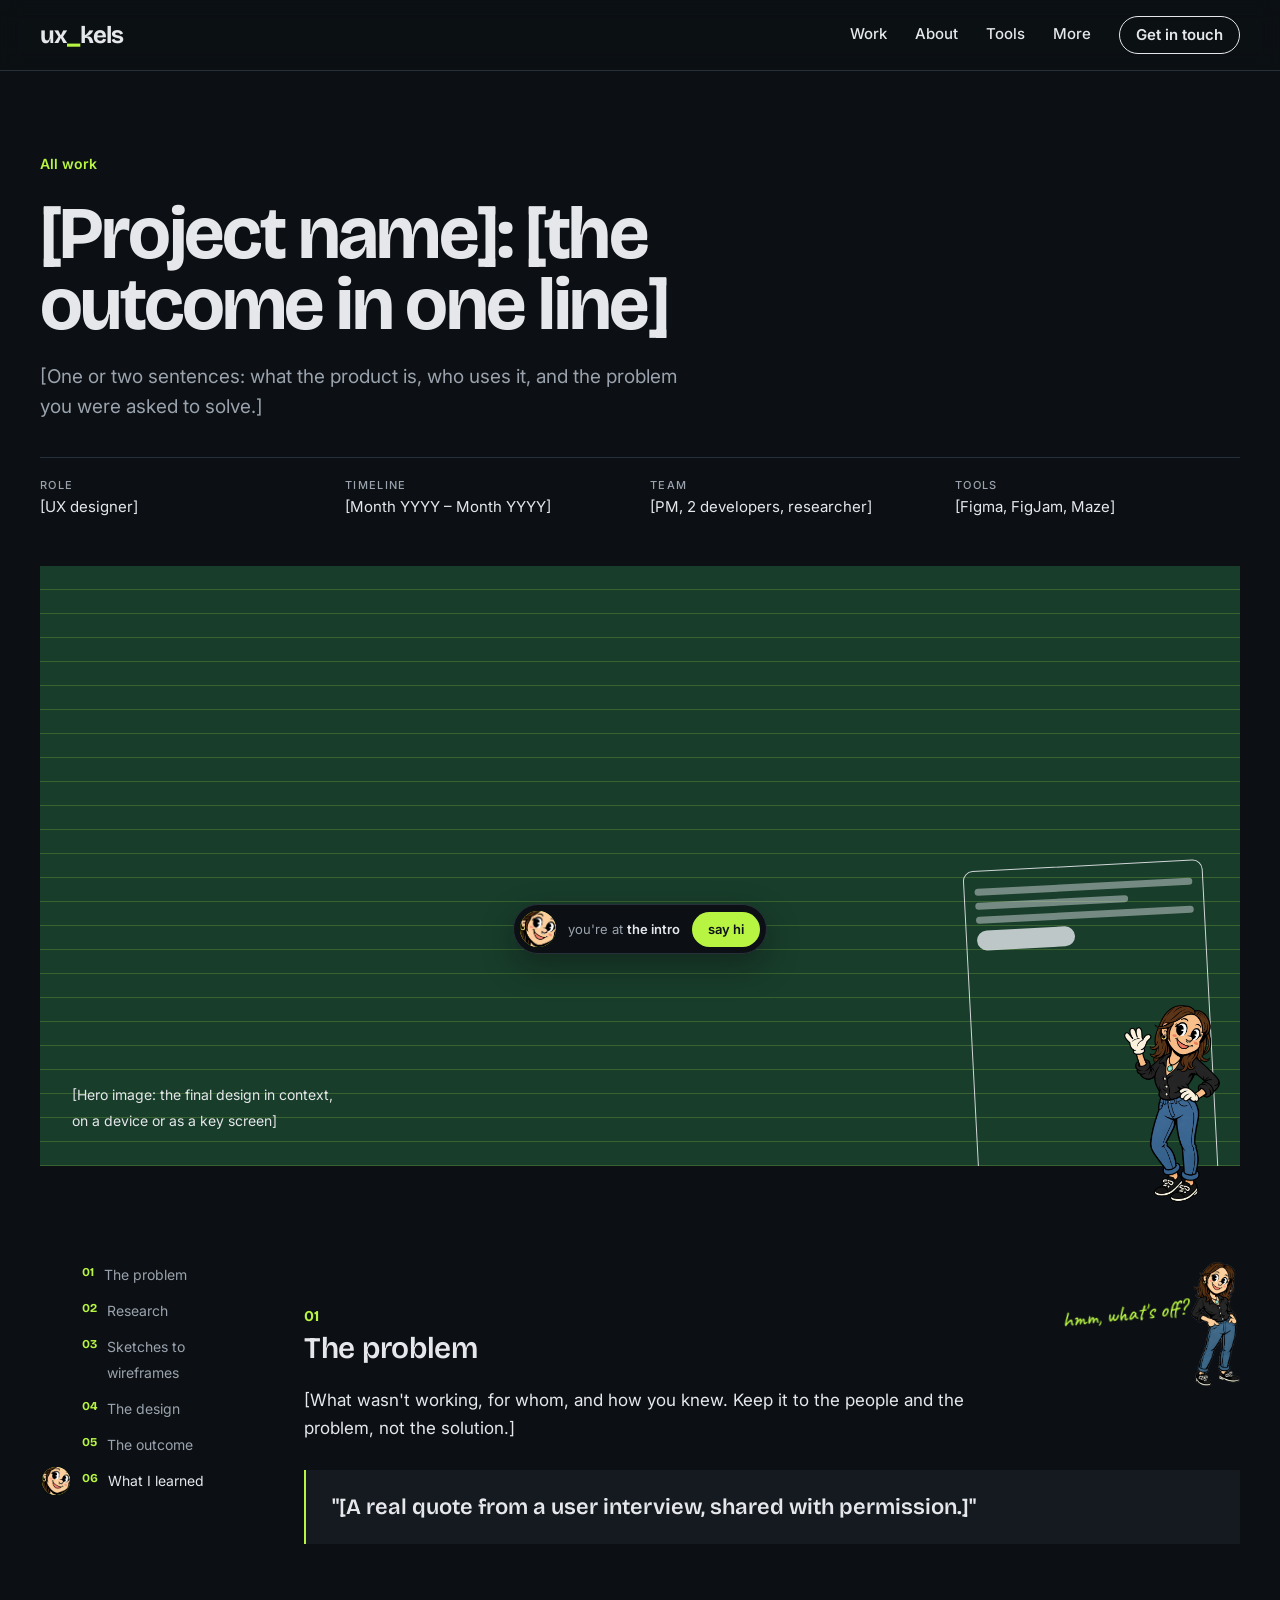
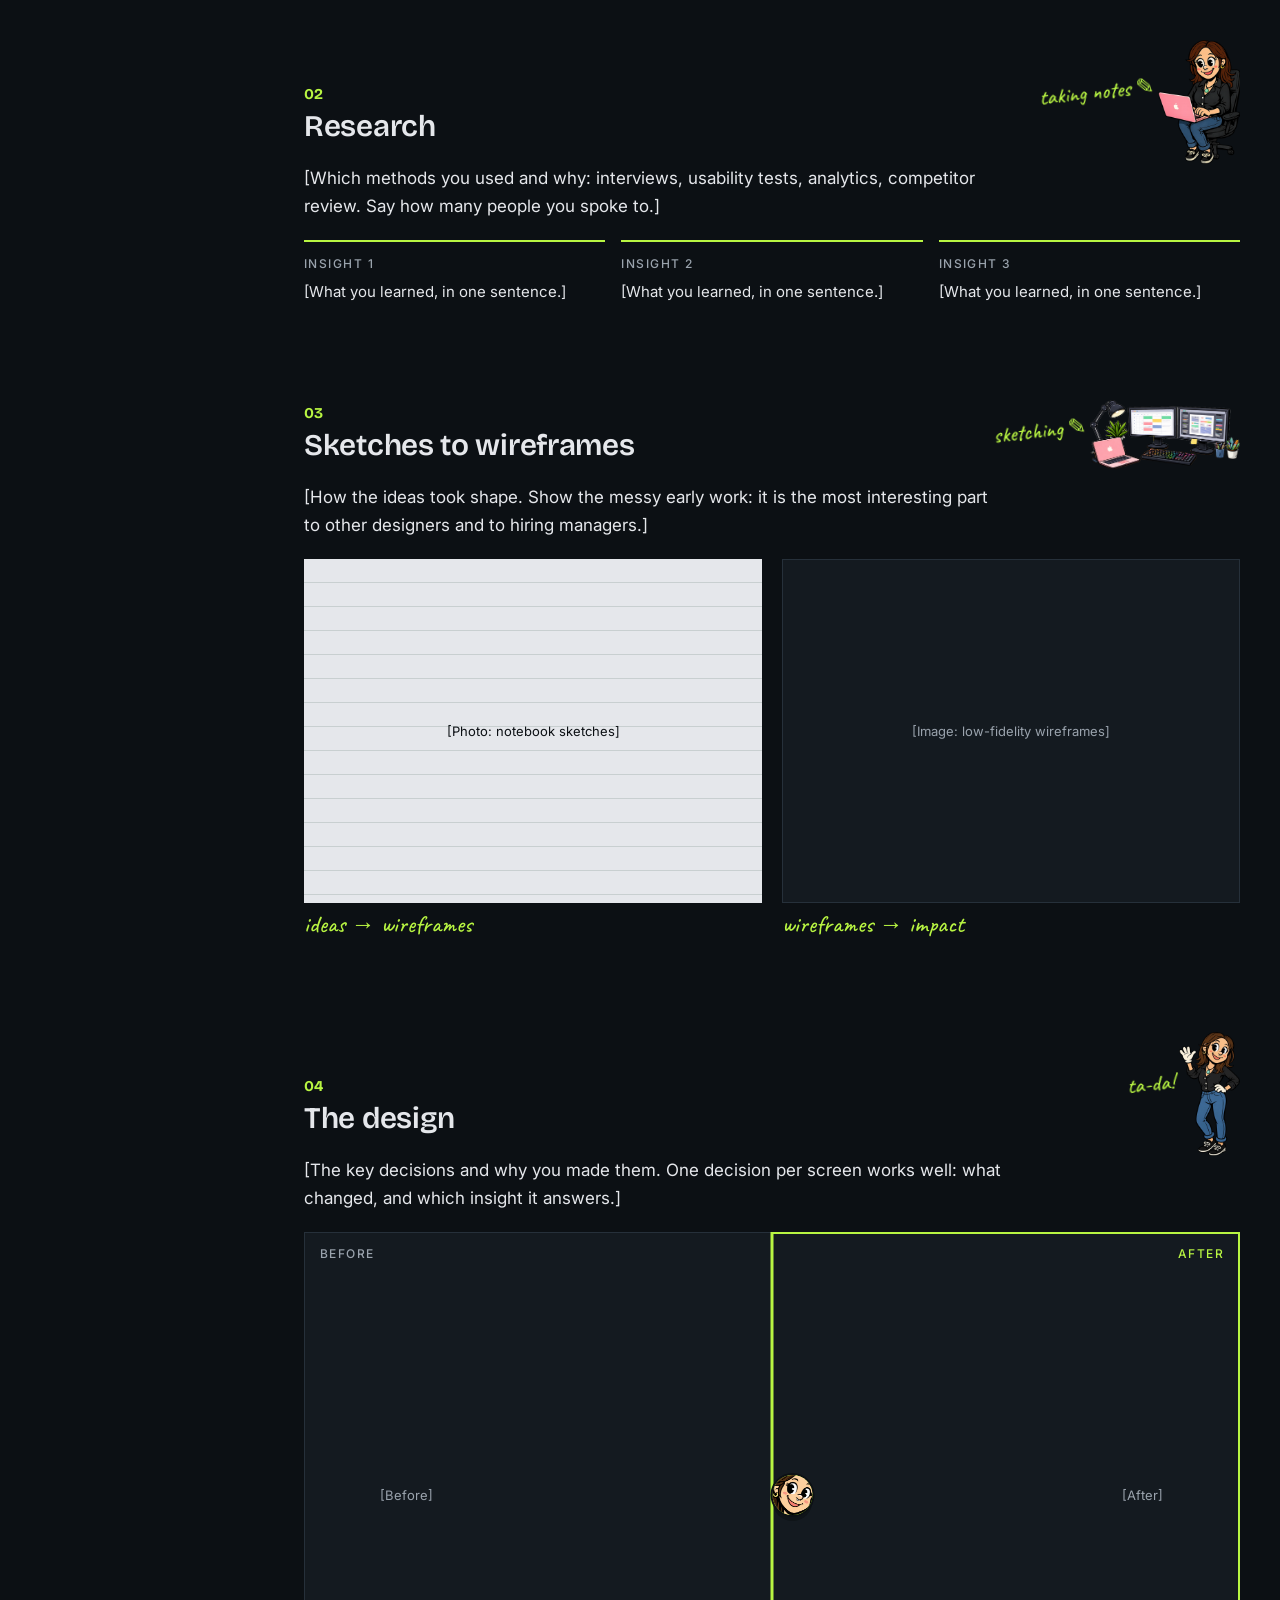
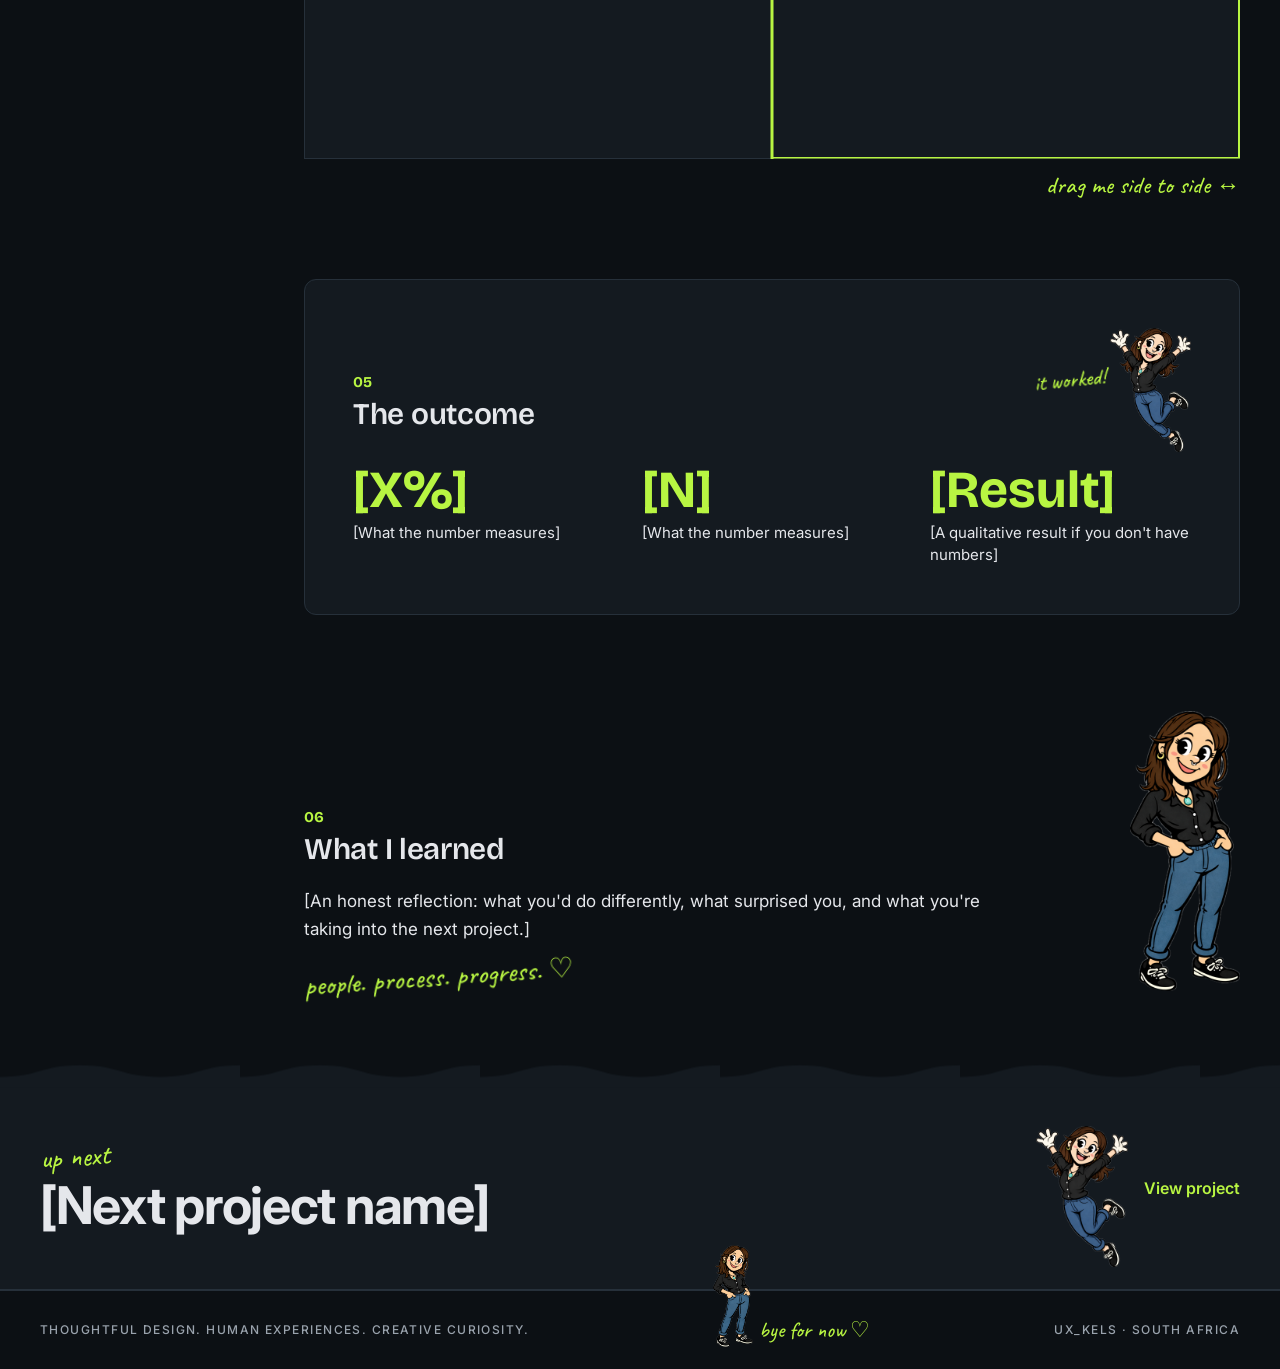
==== ux_kels-site/case-study.html @ 7af00f5d "Add files via upload" ====
<!doctype html>
<html lang="en-ZA">
<head>
<meta charset="utf-8">
<meta name="viewport" content="width=device-width, initial-scale=1, viewport-fit=cover">
<title>ux_kels case study</title>
<meta name="claude:viewport-fit-sides" content="cover">
<link rel="preconnect" href="https://fonts.googleapis.com">
<link rel="preconnect" href="https://fonts.gstatic.com" crossorigin>
<link rel="stylesheet" href="https://fonts.googleapis.com/css2?family=Bricolage+Grotesque:opsz,wght@12..96,500..700&family=Inter:wght@400;500;600&family=Caveat:wght@500;600&display=swap">
<link rel="stylesheet" href="styles.css">
</head>
<body>

<svg width="0" height="0" style="position:absolute" aria-hidden="true">
  <symbol id="i-moon" viewBox="0 0 24 24"><path d="M20 14.5A8 8 0 0 1 9.5 4 8 8 0 1 0 20 14.5Z"/></symbol>
  <symbol id="i-sun" viewBox="0 0 24 24"><circle cx="12" cy="12" r="4"/><path d="M12 2v2M12 20v2M2 12h2M20 12h2M4.9 4.9l1.4 1.4M17.7 17.7l1.4 1.4M4.9 19.1l1.4-1.4M17.7 6.3l1.4-1.4"/></symbol>
  <symbol id="i-arrow" viewBox="0 0 24 24"><path d="M4 12h15M14 6l6 6-6 6"/></symbol>
</svg>

<header class="site-header">
  <nav class="wrap nav" aria-label="Main">
    <a class="wordmark" href="index.html">ux<span>_</span>kels</a>
    <button class="burger" type="button" aria-label="Menu" aria-expanded="false" aria-controls="nav-links" data-burger><span class="burger__word" aria-hidden="true">menu</span><span class="burger__bars" aria-hidden="true"><i></i><i></i><i></i></span></button>
    <div class="nav__links" id="nav-links">
      <span class="hand nav__hint" aria-hidden="true">where to?</span>
      <a href="index.html#work">Work</a>
      <a href="index.html#about">About</a>
      <a href="index.html#tools">Tools</a>
      <a href="index.html#more">More</a>
      <a class="btn btn--secondary" href="index.html#contact">Get in touch</a>
    </div>
  </nav>
</header>

<main>
<section class="wrap cs-title" data-where="the intro">
  <a class="link" href="index.html#work" style="font-size:14px">All work</a>
  <h1 class="display">[Project name]: [the outcome in one line]</h1>
  <p class="lead">[One or two sentences: what the product is, who uses it, and the problem you were asked to solve.]</p>
  <dl class="facts">
    <div><dt>Role</dt><dd>[UX designer]</dd></div>
    <div><dt>Timeline</dt><dd>[Month YYYY – Month YYYY]</dd></div>
    <div><dt>Team</dt><dd>[PM, 2 developers, researcher]</dd></div>
    <div><dt>Tools</dt><dd>[Figma, FigJam, Maze]</dd></div>
  </dl>
</section>

<div class="wrap cs-cover-wrap">
  <img class="toon drag-toon cs-cover__toon" src="img/toon-wave.png?v=2" width="352" height="720" alt="" aria-hidden="true">
  <div class="cs-cover">
    <span style="font-size:14px;max-width:30ch">[Hero image: the final design in context, on a device or as a key screen]</span>
    <div class="sketch" aria-hidden="true"><i></i><i></i><i></i><i></i><i></i></div>
  </div>
</div>

<div class="wrap cs-layout">
  <nav class="toc" aria-label="Chapters">
    <span class="toc__toon face" aria-hidden="true"><img src="img/toon-stand.png" alt=""></span>
    <a href="#problem"><span>01</span>The problem</a>
    <a href="#research"><span>02</span>Research</a>
    <a href="#sketches"><span>03</span>Sketches to wireframes</a>
    <a href="#design"><span>04</span>The design</a>
    <a href="#outcome"><span>05</span>The outcome</a>
    <a href="#learned"><span>06</span>What I learned</a>
  </nav>

  <article class="chapters">
    <section class="chapter" id="problem" data-where="the problem">
      <div class="chapter__toonhead">
        <div class="chapter__head"><span class="chapter__num">01</span><h2 class="h2">The problem</h2></div>
        <div class="peek"><span class="hand" aria-hidden="true">hmm, what's off?</span><img class="toon" src="img/toon-stand.png" width="282" height="720" alt="Cartoon of me standing with my hands in my pockets, thinking."></div>
      </div>
      <p>[What wasn't working, for whom, and how you knew. Keep it to the people and the problem, not the solution.]</p>
      <blockquote class="quote">"[A real quote from a user interview, shared with permission.]"</blockquote>
    </section>

    <section class="chapter" id="research" data-where="research">
      <div class="chapter__toonhead">
        <div class="chapter__head"><span class="chapter__num">02</span><h2 class="h2">Research</h2></div>
        <div class="peek"><span class="hand" aria-hidden="true">taking notes ✎</span><img class="toon" src="img/toon-laptop.png?v=2" width="476" height="720" alt="Cartoon of me in a desk chair typing on a pink laptop."></div>
      </div>
      <p>[Which methods you used and why: interviews, usability tests, analytics, competitor review. Say how many people you spoke to.]</p>
      <div class="insights">
        <div class="insight"><span class="label">Insight 1</span><p>[What you learned, in one sentence.]</p></div>
        <div class="insight"><span class="label">Insight 2</span><p>[What you learned, in one sentence.]</p></div>
        <div class="insight"><span class="label">Insight 3</span><p>[What you learned, in one sentence.]</p></div>
      </div>
    </section>

    <section class="chapter" id="sketches" data-where="sketches">
      <div class="chapter__toonhead">
        <div class="chapter__head"><span class="chapter__num">03</span><h2 class="h2">Sketches to wireframes</h2></div>
        <div class="peek"><span class="hand" aria-hidden="true">sketching ✎</span><img class="toon toon--wide" src="img/toon-desk.png" width="720" height="330" alt="Cartoon of my desk with two monitors showing wireframes."></div>
      </div>
      <p>[How the ideas took shape. Show the messy early work: it is the most interesting part to other designers and to hiring managers.]</p>
      <div class="figs">
        <figure class="fig"><div class="fig__box fig__box--paper">[Photo: notebook sketches]</div><figcaption class="hand">ideas → wireframes</figcaption></figure>
        <figure class="fig"><div class="fig__box">[Image: low-fidelity wireframes]</div><figcaption class="hand">wireframes → impact</figcaption></figure>
      </div>
    </section>

    <section class="chapter" id="design" data-where="the design">
      <div class="chapter__toonhead">
        <div class="chapter__head"><span class="chapter__num">04</span><h2 class="h2">The design</h2></div>
        <div class="peek"><span class="hand" aria-hidden="true">ta-da!</span><img class="toon" src="img/toon-wave.png?v=2" width="352" height="720" alt="Cartoon of me waving hello."></div>
      </div>
      <p>[The key decisions and why you made them. One decision per screen works well: what changed, and which insight it answers.]</p>
      <figure class="compare" style="--pos:50%">
        <div class="compare__pane fig__box">[Before]</div>
        <div class="compare__pane compare__pane--after fig__box fig__box--after">[After]</div>
        <span class="label compare__tag">Before</span>
        <span class="label label--accent compare__tag compare__tag--after">After</span>
        <span class="compare__handle" aria-hidden="true"><span class="face"><img src="img/toon-stand.png" alt=""></span></span>
        <input class="compare__range" type="range" min="0" max="100" value="50" aria-label="Compare before and after: drag to reveal more of either">
        <figcaption class="hand compare__hint">drag me side to side ↔</figcaption>
      </figure>
    </section>

    <section class="chapter outcome" id="outcome" data-where="the outcome">
      <div class="chapter__toonhead">
        <div class="chapter__head"><span class="chapter__num">05</span><h2 class="h2">The outcome</h2></div>
        <div class="peek"><span class="hand" aria-hidden="true">it worked!</span><img class="toon" src="img/toon-jump.png" width="472" height="720" alt="Cartoon of me jumping with both arms in the air."></div>
      </div>
      <div class="stats">
        <div class="stat"><b>[X%]</b><span>[What the number measures]</span></div>
        <div class="stat"><b>[N]</b><span>[What the number measures]</span></div>
        <div class="stat"><b>[Result]</b><span>[A qualitative result if you don't have numbers]</span></div>
      </div>
    </section>

    <section class="chapter" id="learned" data-where="what I learned">
      <div class="learned">
        <div style="display:grid;gap:20px;min-width:0">
          <div class="chapter__head"><span class="chapter__num">06</span><h2 class="h2">What I learned</h2></div>
          <p>[An honest reflection: what you'd do differently, what surprised you, and what you're taking into the next project.]</p>
          <span class="hand tilt">people. process. progress. ♡</span>
        </div>
        <img class="toon" src="img/toon-stand.png" width="282" height="720" alt="Cartoon of me standing with my hands in my pockets, smiling.">
      </div>
    </section>
  </article>
</div>

<a class="next band-raised wavy" href="index.html#work">
  <div class="wrap">
    <div style="display:grid;gap:8px">
      <span class="hand tilt">up next</span>
      <span class="h1">[Next project name]</span>
    </div>
    <img class="next__toon" src="img/toon-jump.png" width="472" height="720" alt="">
    <span class="link">View project</span>
  </div>
</a>
</main>

<footer class="site-footer">
  <div class="wrap">
    <span>Thoughtful design. Human experiences. Creative curiosity.</span>
    <span class="footer__bye"><img class="toon footer__toon" src="img/toon-stand.png" width="282" height="720" alt="Cartoon of me standing with my hands in my pockets."><span class="hand" aria-hidden="true">bye for now ♡</span></span>
    <span>ux_kels · South Africa</span>
  </div>
</footer>

<nav class="pill" id="pill" aria-label="Quick links">
  <span class="pill__face"><img src="img/toon-stand.png" alt=""></span>
  <span class="pill__where">you're at <b id="pill-where">the intro</b></span>
  <a class="pill__cta" href="index.html#contact">say hi</a>
</nav>

<script src="site.js"></script>
</body>
</html>
---- ux_kels-site/styles.css ----
/* ux_kels site — built on brand-system/tokens.json.
   Layout: a designer's notebook. Editorial columns on a 1200px measure,
   square-cornered photos, notebook rules only behind covers, lime used as a pen. */

:root {
  --charcoal: #0c1014; --forest: #183d2b; --lime: #b8f542; --off-white: #e5e7eb; --black: #080a0b;
  /* Dark is the only look */
  --surface: #0c1014; --surface-raised: #141a20; --surface-deep: #080a0b;
  --ink: #e5e7eb; --ink-muted: #9aa3ad; --line: #26303a;
  --accent: #b8f542; --on-accent: #0c1014; --accent-text: #b8f542; --focus: #b8f542;
  --rule: rgba(184, 245, 66, .16);
  --font-display: "Bricolage Grotesque", "Helvetica Neue", Arial, sans-serif;
  --font-sans: Inter, system-ui, -apple-system, "Segoe UI", sans-serif;
  --font-hand: Caveat, "Bradley Hand", "Segoe Print", cursive;
  --space-1: 4px; --space-2: 8px; --space-3: 12px; --space-4: 16px; --space-5: 24px; --space-6: 40px; --space-7: 64px;
  --radius-sm: 6px; --radius-md: 12px; --radius-pill: 999px;
  --measure: 1200px;
  --gutter-l: max(16px, env(safe-area-inset-left, 0px));
  --gutter-r: max(16px, env(safe-area-inset-right, 0px));
  color-scheme: dark;
}

*, *::before, *::after { box-sizing: border-box; }
html { scroll-behavior: smooth; }
body {
  margin: 0; background: var(--surface); color: var(--ink);
  font: 400 16px/26px var(--font-sans); -webkit-font-smoothing: antialiased;
}
img { display: block; max-width: 100%; height: auto; }
a { color: var(--accent-text); }
a:hover { color: var(--ink); }
:focus-visible { outline: 2px solid var(--focus); outline-offset: 3px; }
h1, h2, h3 { font-family: var(--font-display); margin: 0; text-wrap: balance; }
p { margin: 0; }

/* ---------- layout ---------- */
.wrap { max-width: calc(var(--measure) + 48px); margin: 0 auto; padding-left: var(--gutter-l); padding-right: var(--gutter-r); }
@media (min-width: 720px) { .wrap { --gutter-l: max(24px, env(safe-area-inset-left, 0px)); --gutter-r: max(24px, env(safe-area-inset-right, 0px)); } }
.section { padding-block: clamp(64px, 9vw, 104px); }
.band-raised { background: var(--surface-raised); border-block: 1px solid var(--line); }
.band-deep { background: var(--surface-deep); border-top: 1px solid var(--line); }

/* ---------- type ---------- */
.label { font: 500 12px/16px var(--font-sans); letter-spacing: .12em; text-transform: uppercase; color: var(--ink-muted); }
.label--accent { color: var(--accent-text); }
.display { font-weight: 700; font-size: clamp(44px, 7vw, 92px); line-height: .95; letter-spacing: -0.035em; }
.h1 { font-weight: 700; font-size: clamp(34px, 4.4vw, 52px); line-height: 1.04; letter-spacing: -0.025em; }
.h2 { font-weight: 600; font-size: clamp(24px, 2.6vw, 30px); line-height: 1.2; letter-spacing: -0.01em; }
.h3 { font-weight: 600; font-size: 20px; line-height: 26px; }
.lead { font-size: clamp(17px, 1.6vw, 19px); line-height: 1.6; color: var(--ink-muted); max-width: 54ch; }
.muted { color: var(--ink-muted); }
.hand { font-family: var(--font-hand); font-weight: 500; font-size: 28px; line-height: 1; color: var(--accent-text); }
.tilt { display: inline-block; justify-self: start; transform: rotate(-4deg); }
mark.hl { background: var(--accent); color: var(--on-accent); padding: 0 .16em; box-decoration-break: clone; -webkit-box-decoration-break: clone; }
.ph { color: var(--ink-muted); background: repeating-linear-gradient(90deg, var(--line) 0 6px, transparent 6px 10px) bottom / 100% 1px no-repeat; }

.section-head { position: relative; display: flex; flex-wrap: wrap; justify-content: space-between; align-items: flex-end; gap: var(--space-4) var(--space-6); margin-bottom: var(--space-6); }
.section-head > div:first-of-type { display: grid; gap: var(--space-3); min-width: 0; flex: 1 1 420px; align-self: flex-start; }
/* headings get their own row and stay on one line, sized down to fit; they wrap again on phones */
.section-head > .h1, .do-head > .h1 { flex: 1 1 100%; grid-column: 1 / -1; white-space: nowrap; font-size: min(clamp(34px, 4.4vw, 52px), calc((100vw - 48px) / 18.5)); }
@media (max-width: 720px) { .section-head > .h1, .do-head > .h1 { white-space: normal; font-size: clamp(34px, 4.4vw, 52px); } }
.section-head > p { max-width: 42ch; font-size: 15px; line-height: 24px; color: var(--ink-muted); flex: 0 1 auto; }

/* ---------- buttons, tags ---------- */
.btn { display: inline-flex; align-items: center; gap: var(--space-2); font: 600 15px/20px var(--font-sans); padding: var(--space-3) 20px; border-radius: var(--radius-pill); border: 1.5px solid transparent; cursor: pointer; text-decoration: none; }
/* every CTA shares one feel: lift with a hard offset shadow on hover, press flat on click */
.btn { transition: background .15s, color .15s, border-color .15s, translate .15s, box-shadow .15s; }
.btn:hover { translate: -2px -2px; }
.btn:active { translate: 1px 1px; box-shadow: none; }
.btn--primary { background: var(--accent); color: var(--on-accent); }
.btn--primary:hover { background: var(--accent); color: var(--on-accent); box-shadow: 4px 4px 0 0 var(--off-white); }
.btn--secondary { background: transparent; color: var(--ink); border-color: var(--ink); }
.btn--secondary:hover { background: var(--surface-raised); color: var(--ink); box-shadow: 4px 4px 0 0 var(--accent); }
.btn .icon { width: 18px; height: 18px; transition: transform .15s; }
.btn:hover .icon { transform: translateX(3px); }
/* round "in" badge for LinkedIn buttons */
.btn--badge { padding: 7px 20px 7px 7px; }
.btn__in { display: grid; place-items: center; width: 30px; height: 30px; border-radius: 50%; font: 700 14px/1 var(--font-sans); letter-spacing: -0.02em; flex: none; }
.btn--primary .btn__in { background: var(--charcoal); color: var(--lime); }
.btn--secondary .btn__in { background: var(--lime); color: var(--charcoal); }
@media (prefers-reduced-motion: reduce) { .btn:hover, .btn:active, .pill__cta:hover, .pill__cta:active { translate: none; } }
.link { font-weight: 600; text-decoration: none; color: var(--accent-text); display: inline-flex; gap: 6px; align-items: center; }
.link .arr { transition: transform .15s; }
.link:hover .arr, a:hover .link .arr { transform: translateX(4px); }
.tags { display: flex; flex-wrap: wrap; gap: var(--space-2); margin: 0; padding: 0; list-style: none; }
.tag { font: 500 13px/18px var(--font-sans); padding: 5px 13px; border: 1px solid var(--accent-text); border-radius: var(--radius-pill); color: var(--ink); }

.icon { width: 24px; height: 24px; fill: none; stroke: currentColor; stroke-width: 1.75; stroke-linecap: round; stroke-linejoin: round; flex: none; }

/* ---------- nav ---------- */
.site-header { position: sticky; top: env(safe-area-inset-top, 0px); z-index: 10; background: color-mix(in srgb, var(--surface) 88%, transparent); backdrop-filter: blur(10px); -webkit-backdrop-filter: blur(10px); border-bottom: 1px solid var(--line); }
.nav { display: flex; flex-wrap: wrap; align-items: center; justify-content: space-between; gap: var(--space-3) var(--space-5); padding-block: 16px; }
.wordmark { font: 700 24px/1 var(--font-display); letter-spacing: -0.035em; color: var(--ink); text-decoration: none; }
.wordmark span { color: var(--accent-text); }
.nav__links { display: flex; flex-wrap: wrap; align-items: center; gap: var(--space-2) clamp(14px, 2.4vw, 28px); font-size: 15px; font-weight: 500; }
.nav__links a:not(.btn) { color: var(--ink); text-decoration: none; background: linear-gradient(var(--accent-text), var(--accent-text)) left bottom / 0 1.5px no-repeat; transition: background-size .2s; padding-bottom: 2px; }
.nav__links a:not(.btn):hover, .nav__links a.is-current { background-size: 100% 1.5px; }
.nav__links a.is-current { color: var(--accent-text); }
.nav__links .btn { padding: 8px 16px; }
.nav__links .btn.is-current { background: var(--accent); color: var(--on-accent); border-color: var(--accent); }
.nav__hint { display: none; }

/* burger: the two uneven bars from the mock screen's nav, on a lime sticker. Opens into a hand-drawn X. */
.burger { display: none; align-items: center; gap: 8px; padding: 0; border: 0; background: none; color: var(--ink); cursor: pointer; }
.burger__word { font: 500 22px/1 var(--font-hand); color: var(--accent-text); rotate: -6deg; transition: opacity .2s, translate .2s; }
.burger__bars { position: relative; width: 44px; height: 44px; border-radius: 50%; background: var(--lime); border: 2px solid var(--charcoal); box-shadow: 3px 3px 0 0 var(--off-white); transition: box-shadow .15s, translate .15s, rotate .35s cubic-bezier(.3,1.6,.5,1); }
.burger__bars i { position: absolute; right: 10px; height: 3px; border-radius: 3px; background: var(--charcoal); transition: width .25s, top .25s, rotate .3s cubic-bezier(.3,1.6,.5,1), opacity .2s; }
.burger__bars i:nth-child(1) { top: 13px; width: 20px; rotate: -3deg; }
.burger__bars i:nth-child(2) { top: 19.5px; width: 13px; rotate: 2deg; }
.burger__bars i:nth-child(3) { top: 26px; width: 17px; rotate: -2deg; }
.burger:hover .burger__bars i { width: 20px; }
.burger:active .burger__bars { translate: 2px 2px; box-shadow: 1px 1px 0 0 var(--off-white); }
.burger[aria-expanded="true"] .burger__bars { rotate: 90deg; }
.burger[aria-expanded="true"] .burger__word { opacity: 0; translate: 6px 0; }
.burger[aria-expanded="true"] .burger__bars i { width: 22px; right: 9px; top: 19.5px; }
.burger[aria-expanded="true"] .burger__bars i:nth-child(1) { rotate: 45deg; }
.burger[aria-expanded="true"] .burger__bars i:nth-child(2) { opacity: 0; width: 0; }
.burger[aria-expanded="true"] .burger__bars i:nth-child(3) { rotate: -42deg; }

/* phones and small tablets: links fold into a drop-down sheet under the header */
@media (max-width: 640px) {
  .nav { flex-wrap: nowrap; padding-block: 10px; }
  .burger { display: inline-flex; }
  .nav__links { position: absolute; top: 100%; left: 0; right: 0; flex-direction: column; align-items: flex-start; flex-wrap: nowrap; gap: 18px; padding: 20px var(--gutter-r) 28px var(--gutter-l); background: var(--surface-raised); border-bottom: 1px solid var(--line); box-shadow: 0 18px 32px rgba(8,10,11,.45); visibility: hidden; opacity: 0; translate: 0 -12px; transition: opacity .2s, translate .25s, visibility 0s .25s; }
  .nav.is-open .nav__links { visibility: visible; opacity: 1; translate: 0 0; transition: opacity .2s, translate .3s cubic-bezier(.3,1.6,.5,1), visibility 0s; }
  .nav__hint { display: block; font-size: 24px; rotate: -3deg; }
  .nav__links a:not(.btn) { font: 700 34px/1.1 var(--font-display); letter-spacing: -0.025em; background-size: 0 3px; }
  .nav__links a:not(.btn):hover, .nav__links a.is-current { background-size: 100% 3px; }
  .nav__links .btn { padding: 12px 22px; font-size: 16px; margin-top: 6px; }
}
@media (max-width: 640px) and (prefers-reduced-motion: reduce) { .nav__links, .nav.is-open .nav__links { translate: none; } }

/* ---------- hero ---------- */
.hero { display: grid; grid-template-columns: minmax(0, 1.25fr) minmax(0, 1fr); gap: clamp(40px, 6vw, 80px); align-items: center; padding-block: clamp(48px, 8vw, 96px) clamp(56px, 8vw, 88px); }
.hero__text { display: grid; gap: 28px; min-width: 0; }
.hero__text .display { max-width: 11ch; }
.hero__ctas { display: flex; flex-wrap: wrap; gap: 14px; }
.hero__photo { position: relative; justify-self: center; width: min(400px, 100%); display: grid; justify-items: center; padding-top: 64px; }
.hero__note { position: absolute; left: -18px; top: -30px; display: grid; justify-items: start; font-size: 32px; transform: rotate(-7deg); z-index: 1; }
.hero__note svg { width: 70px; height: 46px; margin: 2px 0 0 60px; stroke: currentColor; fill: none; stroke-width: 2; stroke-linecap: round; stroke-linejoin: round; }
.hero__photo .hero__toon { position: relative; width: min(300px, 80%); height: auto; z-index: 2; transform-origin: 50% 100%; pointer-events: none; }
.hero__caption { position: absolute; right: -22px; bottom: -54px; font-size: 13px; line-height: 18px; color: var(--ink-muted); }
@media (max-width: 820px) {
  .hero { grid-template-columns: 1fr; }
  .hero__photo { width: min(340px, calc(100% - 28px)); justify-self: start; margin-top: 30px; }
  .hero__note { left: auto; right: -8px; }
  .hero__photo .hero__toon { width: min(220px, 70%); }
}

/* ---------- process strip: five even steps on one dashed track ---------- */
.process { display: grid; grid-template-columns: repeat(5, minmax(0, 1fr)); align-items: start; padding-block: 28px; }
.process::before { content: ""; position: absolute; left: 10%; right: 10%; top: calc(48px + 26px); border-top: 2px dashed var(--line); }
.process__step { position: relative; display: flex; flex-direction: column; align-items: center; gap: var(--space-2); text-align: center; }
.process__box { position: relative; width: 52px; height: 52px; border: 1.75px solid var(--ink); border-radius: var(--radius-sm); display: grid; place-items: center; background: var(--surface-raised); }
.process__label { font-family: var(--font-hand); font-size: clamp(22px, 2.4vw, 30px); line-height: 1; }
.process__arrow { display: none; }
@media (max-width: 560px) {
  .process { padding-block: 20px 24px; }
  .process::before { top: calc(48px + 21px); }
  .process__box { width: 42px; height: 42px; }
  .process__box .icon { width: 20px; height: 20px; }
}

/* ---------- work cards ---------- */
.case { display: flex; flex-direction: column; color: var(--ink); text-decoration: none; border: 1px solid var(--line); border-radius: var(--radius-md); overflow: hidden; background: var(--surface-raised); transition: border-color .15s; }
.case:hover { border-color: var(--accent-text); color: var(--ink); }
.case__cover { position: relative; aspect-ratio: 16 / 10; padding: var(--space-5); display: flex; align-items: flex-end; justify-content: space-between; gap: var(--space-4); overflow: hidden; }
.case__cover--forest { background: var(--forest); background-image: repeating-linear-gradient(to bottom, transparent 0 23px, rgba(184,245,66,.2) 23px 24px); color: var(--off-white); }
.case__cover--paper { background: var(--off-white); background-image: repeating-linear-gradient(to bottom, transparent 0 23px, rgba(24,61,43,.14) 23px 24px); color: var(--charcoal); }
.case__cover--lime { background: var(--lime); color: var(--charcoal); }
.case__cover--black { background: var(--black); color: var(--off-white); }
.case__num { position: absolute; top: var(--space-5); left: var(--space-5); font: 700 13px/1 var(--font-display); letter-spacing: .04em; }
.case__ph { font-size: 13px; line-height: 18px; opacity: .85; max-width: 26ch; }
/* little wireframe sketch, so empty covers read as "design work goes here" */
.sketch { width: 46%; max-width: 220px; aspect-ratio: 3 / 4; border: 1.75px solid currentColor; border-radius: 10px; padding: 10px; display: grid; gap: 7px; align-content: start; opacity: .9; transform: rotate(3deg) translateY(18%); }
.sketch i { display: block; height: 7px; border-radius: 4px; background: currentColor; opacity: .5; }
.sketch i:nth-child(1) { height: 34%; opacity: .18; border-radius: 6px; }
.sketch i:nth-child(3) { width: 70%; }
.sketch i:nth-child(5) { width: 45%; height: 20px; border-radius: 999px; opacity: .9; }
.case__cover--forest .sketch i:nth-child(5), .case__cover--black .sketch i:nth-child(5) { background: var(--lime); }
.case__body { padding: var(--space-5); display: grid; gap: var(--space-3); }
.case__meta { font: 500 11px/16px var(--font-sans); letter-spacing: .12em; text-transform: uppercase; color: var(--ink-muted); }
.case__title { font: 600 24px/30px var(--font-display); letter-spacing: -0.01em; }
.case__summary { font-size: 15px; line-height: 24px; color: var(--ink-muted); }
.case .link { margin-top: var(--space-2); }

/* ---------- work deck: one project open, the rest folded into spines ---------- */
.deck { display: grid; gap: var(--space-5); }
.deck__track { list-style: none; margin: 0; padding: 0; position: relative; }
.deck__spine { display: none; }
.deck__controls { display: flex; align-items: center; gap: var(--space-4); max-width: 560px; width: 100%; justify-self: center; }
.deck__btn { flex: none; width: 48px; height: 48px; display: grid; place-items: center; border-radius: 50%; border: 1.5px solid var(--ink); background: transparent; color: var(--ink); cursor: pointer; transition: background .15s, color .15s, border-color .15s, opacity .15s; }
.deck__btn--prev .icon { rotate: 180deg; }
.deck__btn:hover:not(:disabled) { background: var(--lime); border-color: var(--lime); color: var(--charcoal); }
.deck__btn:disabled { opacity: .3; cursor: default; }
.deck__count { flex: none; font: 500 13px/1 var(--font-sans); letter-spacing: .12em; color: var(--ink-muted); min-width: 7ch; text-align: center; }
.deck__count b { color: var(--ink); font-weight: 600; }
.deck__range { flex: 1; min-width: 0; height: 28px; margin: 0; background: transparent; cursor: pointer; -webkit-appearance: none; appearance: none; --fill: 0%; }
.deck__range::-webkit-slider-runnable-track { height: 4px; border-radius: 4px; background: linear-gradient(to right, var(--accent-text) var(--fill), var(--line) var(--fill)); }
.deck__range::-moz-range-track { height: 4px; border-radius: 4px; background: linear-gradient(to right, var(--accent-text) var(--fill), var(--line) var(--fill)); }
.deck__range::-webkit-slider-thumb { -webkit-appearance: none; width: 26px; height: 26px; margin-top: -11px; border-radius: 50%; background: var(--lime); border: 2px solid var(--charcoal); box-shadow: 0 0 0 2px var(--lime); cursor: grab; }
.deck__range::-moz-range-thumb { width: 22px; height: 22px; border-radius: 50%; background: var(--lime); border: 2px solid var(--charcoal); box-shadow: 0 0 0 2px var(--lime); cursor: grab; }

/* desktop: an accordion of cards that slides open sideways */
@media (min-width: 900px) {
  .deck__track { display: flex; align-items: center; gap: 10px; height: clamp(440px, 38vw, 500px); container-type: inline-size; touch-action: pan-y; }
  .deck__card { --open: calc(100cqw - (var(--n) - 1) * 86px); position: relative; flex: none; width: 76px; height: calc(100% - var(--d, 0) * 26px); border-radius: var(--radius-md); overflow: hidden; }
  .deck__card.is-active { width: var(--open); height: 100%; }
  .deck__spine { position: absolute; inset: 0; display: flex; flex-direction: column; align-items: center; gap: var(--space-4); padding: var(--space-4) 0 0; border: 1px solid var(--line); border-radius: inherit; cursor: pointer; overflow: hidden; z-index: 1; }
  .deck__no { font: 700 13px/1 var(--font-display); letter-spacing: .04em; }
  .deck__name { flex: 1; min-height: 0; writing-mode: vertical-rl; rotate: 180deg; font: 600 13px/1 var(--font-sans); letter-spacing: .14em; text-transform: uppercase; white-space: nowrap; overflow: hidden; text-overflow: ellipsis; }
  .deck__toon { width: 46px; height: auto; margin-bottom: -10px; transform-origin: 50% 100%; transition: translate .3s cubic-bezier(.3,1.6,.5,1); }
  .deck__spine:hover .deck__toon, .deck__spine:focus-visible .deck__toon { translate: 0 -8px; }
  .deck__card.is-active .deck__spine { visibility: hidden; opacity: 0; }
  .deck__card:not(.is-active) .case { visibility: hidden; opacity: 0; }
  /* the open card keeps its full width while the slot grows, so it slides into view rather than squashing */
  .deck .case { position: absolute; inset: 0 auto 0 0; width: var(--open); flex-direction: row; }
  .deck .case__cover { flex: 1 1 56%; aspect-ratio: auto; padding: var(--space-6); }
  .deck .case__body { flex: 0 0 44%; align-content: center; padding: var(--space-6); gap: var(--space-4); }
  .deck .case__title { font-size: clamp(26px, 2.4vw, 32px); line-height: 1.15; }
}

/* phones and tablets: a swipeable carousel, next card peeking in */
@media (max-width: 899.98px) {
  .deck__track { display: flex; gap: var(--space-4); overflow-x: auto; scroll-snap-type: x mandatory; overscroll-behavior-x: contain; scrollbar-width: none;
    margin-left: calc(-1 * var(--gutter-l)); margin-right: calc(-1 * var(--gutter-r)); padding: 4px var(--gutter-r) 8px var(--gutter-l); scroll-padding-inline: var(--gutter-l); }
  .deck__track::-webkit-scrollbar { display: none; }
  .deck__card { flex: 0 0 min(86%, 460px); scroll-snap-align: start; display: flex; }
  .deck .case { width: 100%; }
  .deck .case__body { align-content: start; }
}

@media (prefers-reduced-motion: no-preference) {
  .deck__card { transition: width .6s cubic-bezier(.65,0,.25,1), height .6s cubic-bezier(.65,0,.25,1); }
  .deck__spine { transition: opacity .12s, visibility 0s .12s; }
  .deck__card:not(.is-active) .deck__spine { transition: opacity .3s .15s, visibility 0s; }
  .deck .case { transition: opacity .35s .2s, visibility 0s, border-color .15s; }
  .deck__card:not(.is-active) .case { transition: opacity .2s, visibility 0s .2s; }
}

/* work, coming soon: one open card in the deck's shape until the projects are ready */
.soon .case:hover { border-color: var(--line); }
.soon .case:hover .case__toon { translate: 0 8%; rotate: -4deg; }
@media (min-width: 900px) {
  .soon .case { flex-direction: row; min-height: clamp(440px, 38vw, 500px); }
  .soon .case__cover { flex: 1 1 56%; aspect-ratio: auto; padding: var(--space-6); }
  .soon .case__body { flex: 0 0 44%; align-content: center; padding: var(--space-6); gap: var(--space-4); }
  .soon .case__title { font-size: clamp(26px, 2.4vw, 32px); line-height: 1.15; }
}

/* ---------- about ---------- */
.about { display: grid; grid-template-columns: minmax(0, 5fr) minmax(0, 7fr); gap: clamp(40px, 6vw, 80px); align-items: start; }
@media (max-width: 860px) { .about { grid-template-columns: 1fr; } }
.about__copy { display: grid; gap: 20px; font-size: 17px; line-height: 28px; min-width: 0; }
.about__copy p { max-width: 62ch; }
.facts { margin: 12px 0 0; display: grid; grid-template-columns: repeat(auto-fit, minmax(160px, 1fr)); gap: 20px; border-top: 1px solid var(--line); padding-top: 20px; }
.facts div { display: grid; gap: 4px; }
.facts dt { font: 500 11px/14px var(--font-sans); letter-spacing: .12em; text-transform: uppercase; color: var(--ink-muted); }
.facts dd { margin: 0; font-size: 15px; line-height: 22px; }
.now { margin-top: 12px; display: flex; gap: var(--space-4); align-items: center; padding: var(--space-4) var(--space-5); background: var(--surface-raised); border: 1px solid var(--line); border-radius: var(--radius-sm); }
.now__face { width: 56px; height: 56px; }
.now div { display: grid; gap: 2px; min-width: 0; font-size: 15px; line-height: 22px; }

/* ---------- photo band ---------- */

/* ---------- off-screen grid (post tiles) ---------- */
/* ---------- tools ---------- */
/* stickers on the desk: each one sits a little crooked and straightens up when you point at it */
.section-head .tools__peek .toon--portrait { height: 190px; margin-bottom: -14px; rotate: 3deg; }
@media (max-width: 560px) { .section-head .tools__peek .toon--portrait { height: 150px; } }
.tools { display: grid; grid-template-columns: repeat(4, minmax(0, 1fr)); gap: var(--space-6) var(--space-5); }
@media (max-width: 960px) { .tools { grid-template-columns: repeat(2, minmax(0, 1fr)); } }
@media (max-width: 520px) { .tools { grid-template-columns: 1fr; gap: var(--space-5); } }
.tools__group { display: grid; align-content: start; gap: var(--space-4); }
.tools__group .label { padding-bottom: var(--space-3); border-bottom: 1px solid var(--line); }
.tools__list { list-style: none; margin: 0; padding: 0; display: grid; gap: var(--space-3); }
.tool { display: flex; align-items: center; gap: 14px; padding: 10px 14px 10px 10px; background: var(--surface-raised); border: 1.5px solid var(--line); border-radius: var(--radius-md); font-weight: 600; font-size: 15px; line-height: 20px; rotate: -1.2deg; transition: rotate .35s cubic-bezier(.3,1.6,.5,1), translate .35s cubic-bezier(.3,1.6,.5,1), border-color .15s, box-shadow .15s; }
.tool:nth-child(even) { rotate: 1.4deg; }
.tool:nth-child(3n) { rotate: -.6deg; }
.tool:hover { rotate: 0deg; translate: 0 -3px; border-color: var(--lime); box-shadow: 4px 4px 0 0 var(--lime); }
.tool__logo { display: grid; place-items: center; width: 44px; height: 44px; flex: none; border-radius: 10px; background: var(--off-white); border: 2px solid var(--charcoal); }
.tool__logo img { width: 28px; height: 28px; }
.tool:hover .tool__logo { animation: tool-hop .5s cubic-bezier(.3,1.6,.5,1); }
@keyframes tool-hop { 40% { translate: 0 -5px; rotate: -8deg; } 100% { translate: 0 0; rotate: 0deg; } }
@media (prefers-reduced-motion: reduce) { .tool, .tool:nth-child(n) { rotate: none; } .tool:hover { translate: none; } .tool:hover .tool__logo { animation: none; } }
.facts dd a { color: var(--ink); text-decoration-color: var(--accent-text); text-underline-offset: 3px; }
.facts dd a:hover { color: var(--accent-text); }

.grid9 { display: grid; grid-template-columns: repeat(3, minmax(0, 1fr)); gap: clamp(4px, .8vw, 10px); }
@media (max-width: 520px) { .grid9 { grid-template-columns: repeat(2, minmax(0, 1fr)); } .grid9 > :last-child { display: none; } }
.tile { position: relative; aspect-ratio: 1; overflow: hidden; margin: 0; }
.tile img { width: 100%; height: 100%; object-fit: cover; transition: transform .4s; }
.tile:hover img { transform: scale(1.03); }
.tile figcaption { position: absolute; left: 12px; bottom: 10px; font-family: var(--font-hand); font-size: clamp(18px, 2.2vw, 26px); color: var(--lime); text-shadow: 0 1px 8px rgba(0,0,0,.5); }
.post { padding: clamp(12px, 2vw, 24px); display: flex; flex-direction: column; justify-content: space-between; }
.post__eyebrow { font: 500 clamp(8px, 1vw, 10px)/14px var(--font-sans); letter-spacing: .12em; text-transform: uppercase; }
.post__head { font-family: var(--font-display); font-weight: 700; letter-spacing: -0.02em; margin: 0; }
.post__foot { display: flex; justify-content: space-between; align-items: flex-end; font: 500 clamp(9px, 1vw, 11px)/15px var(--font-sans); }
.post--dark, a.post--dark:hover { background: var(--charcoal); color: var(--off-white); outline: 1px solid #26303a; outline-offset: -1px; }
.post--dark .post__head { font-size: clamp(20px, 3.4vw, 42px); line-height: .95; text-transform: uppercase; color: var(--lime); }
.post--light, a.post--light:hover { background: var(--off-white); color: var(--charcoal); }
.post--light .post__head { font-size: clamp(16px, 2.3vw, 28px); line-height: 1.05; font-weight: 600; }
.post--light mark { background: var(--lime); color: var(--charcoal); padding: 0 3px; }
.post--feature, a.post--feature:hover { background: var(--forest); color: var(--lime); justify-content: center; align-items: center; text-align: center; font-family: var(--font-hand); font-size: clamp(20px, 2.8vw, 34px); line-height: 1.05; background-image: repeating-linear-gradient(to bottom, transparent 0 23px, rgba(184,245,66,.14) 23px 24px); }
.post--accent, a.post--accent:hover { background: var(--lime); color: var(--charcoal); }
.post--accent .post__head { font-size: clamp(16px, 2.3vw, 28px); line-height: 1; text-transform: uppercase; }
.post .icon { width: 18px; height: 18px; }
a.post { text-decoration: none; }
a.post .post__foot .icon { transition: translate .2s; }
a.post:hover .post__foot .icon, a.post:focus-visible .post__foot .icon { translate: 4px 0; }

/* ---------- notes ---------- */
.notes { list-style: none; margin: 0; padding: 0; display: grid; grid-template-columns: repeat(auto-fit, minmax(min(100%, 420px), 1fr)); gap: var(--space-5); }
.notes li { display: grid; }
.notes a { display: grid; grid-template-rows: auto auto 1fr auto; gap: var(--space-3); padding: var(--space-5); background: var(--surface-raised); border: 1px solid var(--line); border-radius: var(--radius-md); color: var(--ink); text-decoration: none; transition: border-color .15s, translate .25s cubic-bezier(.3,1.6,.5,1); }
.notes a:hover, .notes a:focus-visible { border-color: var(--accent-text); translate: 0 -4px; }
.notes .note-cat { font: 500 12px/16px var(--font-sans); letter-spacing: .12em; text-transform: uppercase; color: var(--accent-text); }
.notes .h3 { transition: color .15s; }
.notes a:hover .h3 { color: var(--accent-text); }
.notes .note-teaser { font-size: 15px; line-height: 24px; color: var(--ink-muted); }
.notes .note-more { display: inline-flex; align-items: center; gap: 6px; font-size: 14px; font-weight: 600; color: var(--accent-text); margin-top: var(--space-2); }
.notes .note-more .icon { width: 16px; height: 16px; transition: translate .2s; }
.notes a:hover .note-more .icon { translate: 4px 0; }

/* ---------- contact ---------- */
.contact { display: grid; grid-template-columns: minmax(0, 7fr) minmax(0, 4fr); gap: clamp(40px, 6vw, 80px); align-items: end; }
@media (max-width: 860px) { .contact { grid-template-columns: 1fr; } }
.contact__text { display: grid; gap: 22px; min-width: 0; }
.contact .display { font-size: clamp(40px, 6vw, 76px); max-width: 13ch; }
.contact__links { display: flex; flex-wrap: wrap; align-items: center; gap: 12px 18px; margin-top: 6px; padding-top: 22px; border-top: 1px dashed var(--line); }
.contact__hint { font-size: 20px; color: var(--ink-muted); rotate: -3deg; }
.email-row { display: flex; flex-wrap: wrap; align-items: center; gap: var(--space-3); }
.email { font: 600 clamp(20px, 2.4vw, 26px)/1.2 var(--font-display); color: var(--accent-text); user-select: all; overflow-wrap: anywhere; }
.copy-btn { font: 500 13px/1 var(--font-sans); padding: 8px 14px; border-radius: var(--radius-pill); border: 1px solid var(--accent-text); background: transparent; color: var(--ink); cursor: pointer; }
.copy-btn:hover { background: var(--surface); }
.contact__photo { position: relative; max-width: 340px; }
.contact__photo img { width: 100%; aspect-ratio: 4 / 5; object-fit: cover; }
.contact__photo .hand { position: absolute; left: -14px; top: -34px; transform: rotate(-6deg); }

/* ---------- footer ---------- */
.site-footer { border-top: 1px solid var(--line); }
.site-footer .wrap { padding-block: 28px; display: flex; flex-wrap: wrap; justify-content: space-between; gap: 12px; font: 500 12px/16px var(--font-sans); letter-spacing: .12em; text-transform: uppercase; color: var(--ink-muted); }

/* ---------- case study ---------- */
.cs-title { display: grid; gap: 22px; padding-block: clamp(48px, 7vw, 80px) 48px; }
.cs-title .display { font-size: clamp(40px, 5.8vw, 76px); max-width: 16ch; }
.cs-cover { aspect-ratio: 16 / 8; max-width: 100%; background: var(--forest); background-image: repeating-linear-gradient(to bottom, transparent 0 23px, rgba(184,245,66,.2) 23px 24px); color: var(--off-white); display: flex; align-items: flex-end; justify-content: space-between; padding: clamp(16px, 3vw, 32px); gap: var(--space-5); overflow: hidden; }
.cs-cover .sketch { width: 26%; max-width: 240px; transform: rotate(-3deg) translateY(16%); }
.cs-layout { display: grid; grid-template-columns: 200px minmax(0, 1fr); gap: clamp(32px, 5vw, 72px); padding-block: clamp(64px, 8vw, 96px); }
.toc { position: sticky; top: calc(env(safe-area-inset-top, 0px) + 96px); align-self: start; display: grid; gap: 10px; font-size: 14px; }
.toc a { color: var(--ink-muted); text-decoration: none; display: flex; gap: 10px; }
.toc a span { color: var(--accent-text); font: 700 12px/20px var(--font-display); }
.toc a:hover, .toc a.is-active { color: var(--ink); }
@media (max-width: 900px) { .cs-layout { grid-template-columns: 1fr; } .toc { display: none; } }
.chapters { display: grid; gap: clamp(64px, 8vw, 96px); min-width: 0; }
.chapter { display: grid; gap: 20px; scroll-margin-top: 100px; }
.chapter__head { display: grid; gap: 6px; }
.chapter__num { font: 700 15px/1 var(--font-display); color: var(--accent-text); }
.chapter p { font-size: 17px; line-height: 28px; max-width: 64ch; }
.quote { margin: 8px 0 0; padding: 22px 26px; background: var(--surface-raised); border-left: 2px solid var(--accent-text); font: 600 22px/30px var(--font-display); }
.insights { display: grid; grid-template-columns: repeat(auto-fit, minmax(min(100%, 200px), 1fr)); gap: 16px; }
.insight { border-top: 2px solid var(--accent-text); padding-top: 14px; display: grid; gap: 8px; align-content: start; }
.insight p { font-size: 15px; line-height: 24px; }
.figs { display: grid; grid-template-columns: repeat(auto-fit, minmax(min(100%, 300px), 1fr)); gap: 20px; }
.fig { margin: 0; display: grid; gap: 10px; }
.fig__box { aspect-ratio: 4 / 3; background: var(--surface-raised); border: 1px solid var(--line); display: grid; place-items: center; padding: 16px; text-align: center; font-size: 13px; color: var(--ink-muted); }
.fig__box--paper { background: var(--off-white); background-image: repeating-linear-gradient(to bottom, transparent 0 23px, rgba(24,61,43,.14) 23px 24px); color: var(--charcoal); border: 0; }
.fig__box--after { border: 2px solid var(--accent-text); }
.fig figcaption.hand { font-size: 24px; }
.outcome { background: var(--surface-raised); border: 1px solid var(--line); border-radius: var(--radius-md); padding: clamp(24px, 4vw, 48px); display: grid; gap: 32px; }
.stats { display: grid; grid-template-columns: repeat(auto-fit, minmax(min(100%, 200px), 1fr)); gap: 28px; }
.stat { display: grid; gap: 6px; align-content: start; }
.stat b { font: 700 52px/1 var(--font-display); color: var(--accent-text); }
.stat span { font-size: 15px; line-height: 22px; }
.next { display: block; border-top: 1px solid var(--line); color: var(--ink); text-decoration: none; }
.next .wrap { padding-block: 56px; display: flex; flex-wrap: wrap; justify-content: space-between; align-items: flex-end; gap: 16px; }
.next:hover { color: var(--ink); background: var(--surface-raised); }


/* ---------- rubber-hose characters (the playful 20%) ---------- */
.toon { height: auto; pointer-events: none; user-select: none; }
.toon--desk { width: min(420px, 100%); justify-self: end; }
.do-head { display: grid; grid-template-columns: minmax(0, 1fr) minmax(0, 420px); gap: var(--space-4) var(--space-6); align-items: end; margin-bottom: var(--space-6); }
.do-head__text { display: grid; gap: var(--space-3); align-self: start; }
@media (max-width: 820px) { .do-head { grid-template-columns: 1fr; } .toon--desk { justify-self: start; width: min(360px, 100%); } }
.off-side { position: relative; display: flex; align-items: flex-end; gap: var(--space-4); max-width: 46ch; font-size: 15px; line-height: 24px; color: var(--ink-muted); }
.toon--plant { width: 92px; flex: none; margin-bottom: -8px; }
.toon--laptop { width: 140px; margin-bottom: -12px; }
.toon--wave { width: min(260px, 60%); justify-self: center; align-self: end; margin-bottom: calc(-1 * clamp(64px, 9vw, 104px)); }
@media (max-width: 860px) { .toon--wave { justify-self: start; width: 180px; } }
.toon--wave:hover, .toon--wave { transform-origin: 50% 100%; }
@media (prefers-reduced-motion: no-preference) {
  .hero__photo .hero__toon { animation: toon-pop .9s cubic-bezier(.3,1.5,.5,1) .5s both, toon-idle 2.8s ease-in-out 1.6s infinite; }
  .hero__photo:hover .hero__toon { animation: toon-hop .7s ease-out, toon-idle 2.8s ease-in-out .7s infinite; }
  @keyframes toon-pop {
    0% { opacity: 0; transform: translate(-70px, 40px) rotate(-25deg) scale(.4); }
    55% { opacity: 1; transform: translate(0, -26px) rotate(6deg) scale(1.06, .94); }
    75% { transform: translate(0, 0) rotate(-2deg) scale(.94, 1.06); }
    100% { opacity: 1; transform: none; }
  }
  @keyframes toon-idle { 0%, 100% { transform: translateY(0) rotate(0); } 50% { transform: translateY(-6px) rotate(2deg); } }
  @keyframes toon-hop {
    0% { transform: scale(1.08, .9); }
    40% { transform: translateY(-34px) rotate(-6deg) scale(.95, 1.06); }
    80% { transform: translateY(0) scale(1.06, .94); }
    100% { transform: none; }
  }
  .toon--wave { animation: wave-bob 3.2s ease-in-out infinite; }
  @keyframes wave-bob { 0%, 100% { transform: rotate(0deg); } 50% { transform: rotate(-2.5deg); } }
}

@media (prefers-reduced-motion: reduce) {
  html { scroll-behavior: auto; }
  *, *::before, *::after { transition: none !important; animation: none !important; }
}

.learned { display: grid; grid-template-columns: minmax(0, 1fr) auto; gap: var(--space-6); align-items: end; }
.learned .toon { width: 110px; }
@media (max-width: 560px) { .learned { grid-template-columns: 1fr; } }

/* ---------- interactive layer (crency-inspired, brand palette only) ---------- */

/* wavy band tops: the band bulges up into the section above */
.wavy { position: relative; border-top: 0; }
.wavy::before {
  content: ""; position: absolute; left: 0; right: 0; top: -27px; height: 28px; background: inherit; pointer-events: none;
  -webkit-mask: url("data:image/svg+xml,%3Csvg xmlns='http://www.w3.org/2000/svg' viewBox='0 0 240 28'%3E%3Cpath d='M0 28V16C40 16 40 4 80 4s40 12 80 12 40-12 80-12v24Z'/%3E%3C/svg%3E") 0 0 / 240px 28px repeat-x;
          mask: url("data:image/svg+xml,%3Csvg xmlns='http://www.w3.org/2000/svg' viewBox='0 0 240 28'%3E%3Cpath d='M0 28V16C40 16 40 4 80 4s40 12 80 12 40-12 80-12v24Z'/%3E%3C/svg%3E") 0 0 / 240px 28px repeat-x;
}

/* cursor tag: a little "you" label that trails the pointer */
.cursor { position: fixed; left: 0; top: 0; z-index: 100; pointer-events: none; font: 600 18px/1 var(--font-hand); padding: 4px 10px 5px; border-radius: var(--radius-pill); background: var(--lime); color: var(--charcoal); border: 1.5px solid var(--charcoal); white-space: nowrap; opacity: 0; transition: opacity .2s, scale .2s; }
.cursor.is-on { opacity: 1; }
.cursor.is-big { scale: 1.15; }
@media (hover: none) { .cursor { display: none; } }

/* hero headline letters stretch like rubber on hover */
.ch { display: inline-block; transform-origin: 50% 90%; }
.w { white-space: nowrap; }

/* statement: pinned while the stickers fly into the sentence */
.say { position: relative; }
.say__pin { min-height: 70vh; display: grid; align-items: center; padding-block: clamp(64px, 9vw, 120px); overflow: hidden; }
.say__text { font: 700 clamp(34px, 6.4vw, 88px)/1.08 var(--font-display); letter-spacing: -0.035em; max-width: 16ch; text-wrap: balance; }
.say__pin > .wrap { width: 100%; }
.say__hint { display: block; margin-top: 28px; font-size: 26px; transition: opacity .3s; }
.say.is-done .say__hint { opacity: 0; }
.say.is-live { height: 260vh; }
.say.is-live .say__pin { position: sticky; top: 0; height: 100vh; height: 100svh; min-height: 0; padding-top: 72px; }
@media (max-width: 560px) { .say.is-live { height: 200vh; } .say.is-live .say__pin { padding-top: 110px; } }
.say .wd { transition: opacity .25s; }
.slot { display: inline-block; width: 1.5em; height: .86em; vertical-align: -.06em; margin: 0 .04em; border-radius: .22em; overflow: hidden; border: 3px solid var(--charcoal); }
.slot img, .sticker img { width: 100%; height: 100%; object-fit: cover; object-position: 50% 12%; }
.slot--lime, .sticker.slot--lime { background: var(--lime); }
.slot--paper, .sticker.slot--paper { background: var(--off-white); }
.slot--forest, .sticker.slot--forest { background: var(--forest); }
.say.is-live .slot { background: transparent; border: 2px dashed var(--line); }
.say.is-live .slot img { visibility: hidden; }
.sticker { position: absolute; left: 0; top: 0; border-radius: .22em; overflow: hidden; border: 3px solid var(--charcoal); box-shadow: 0 10px 0 -2px rgba(8,10,11,.35); will-change: transform; pointer-events: none; }
.sticker.is-home { box-shadow: none; }

/* cards lean toward the pointer */
.case { transform: perspective(900px) rotateX(var(--rx, 0deg)) rotateY(var(--ry, 0deg)); transition: border-color .15s, transform .35s cubic-bezier(.3,1.4,.5,1); }
.case.is-tilting { transition: border-color .15s, transform .08s linear; }
.case .sketch { translate: var(--px, 0) var(--py, 0); transition: translate .35s; }

/* any cartoon can be poked */
.toon, .hero__photo .hero__toon { pointer-events: auto; cursor: pointer; }
.drag-toon { cursor: grab; touch-action: none; }
.drag-toon.is-dragging { cursor: grabbing; }
.poke { position: fixed; z-index: 90; pointer-events: none; font: 600 26px/1 var(--font-hand); color: var(--accent-text); translate: -50% -50%; animation: poke-up .9s ease-out forwards; }
@keyframes poke-up { 0% { opacity: 0; transform: translateY(6px) scale(.6) rotate(-8deg); } 20% { opacity: 1; transform: translateY(-10px) scale(1.1) rotate(4deg); } 100% { opacity: 0; transform: translateY(-56px) scale(1) rotate(-4deg); } }

/* contact: pick what you need, cartoon me changes outfit */
.vibe__picks { display: flex; flex-wrap: wrap; gap: 10px; }
.chip { font: 600 14px/1 var(--font-sans); padding: 10px 16px; border-radius: var(--radius-pill); border: 1.5px solid var(--ink); background: transparent; color: var(--ink); cursor: pointer; transition: background .15s, color .15s, transform .2s cubic-bezier(.3,1.6,.5,1); }
.chip:hover { transform: translateY(-3px) rotate(-2deg); }
.chip[aria-pressed="true"] { background: var(--lime); color: var(--charcoal); border-color: var(--lime); }
.vibe__stage { position: relative; height: clamp(320px, 36vw, 440px); display: flex; flex-direction: column; justify-content: flex-end; align-items: center; gap: 10px; align-self: end; margin-bottom: calc(-1 * clamp(64px, 9vw, 104px)); }
.vibe__toon { flex: 0 1 auto; min-height: 0; max-height: 78%; width: auto; max-width: 100%; object-fit: contain; object-position: 50% 100%; transform-origin: 50% 100%; }
.vibe__bubble { position: relative; z-index: 1; align-self: center; translate: -30% 0; font: 600 24px/1.05 var(--font-hand); padding: 10px 16px 12px; max-width: 15ch; background: var(--off-white); color: var(--charcoal); border: 2px solid var(--charcoal); border-radius: 18px 18px 18px 4px; rotate: -4deg; }
@media (max-width: 860px) { .vibe__stage { align-items: flex-start; height: 320px; } .vibe__bubble { align-self: flex-start; translate: 40px 0; } }

/* floating pill nav, appears once you've left the hero */
.pill { position: fixed; z-index: 20; left: 50%; bottom: max(16px, env(safe-area-inset-bottom, 0px)); translate: -50% 140%; display: flex; align-items: center; gap: 12px; padding: 6px 6px 6px 6px; border-radius: var(--radius-pill); background: var(--charcoal); color: var(--off-white); border: 1px solid #26303a; box-shadow: 0 12px 32px rgba(8,10,11,.35); transition: translate .5s cubic-bezier(.3,1.4,.5,1); max-width: calc(100vw - 32px); }
.pill.is-shown { translate: -50% 0; }
.pill__face { width: 36px; height: 36px; border-radius: 50%; overflow: hidden; background: var(--lime); flex: none; }
.pill__face img { width: 100%; height: 100%; object-fit: cover; object-position: 50% 4%; scale: 1.9; translate: 0 26%; }
.pill__where { font-size: 13px; white-space: nowrap; overflow: hidden; text-overflow: ellipsis; min-width: 0; color: #9aa3ad; }
.pill__where b { color: var(--off-white); font-weight: 600; }
.pill__cta { font: 600 13px/1 var(--font-sans); padding: 11px 16px; border-radius: var(--radius-pill); background: var(--lime); color: var(--charcoal); text-decoration: none; white-space: nowrap; flex: none; }
.pill__cta { transition: translate .15s, box-shadow .15s; }
.pill__cta:hover { background: var(--lime); color: var(--charcoal); translate: -1px -1px; box-shadow: 3px 3px 0 0 var(--off-white); }
.pill__cta:active { translate: 1px 1px; box-shadow: none; }

@media (prefers-reduced-motion: no-preference) {
  .wavy::before { animation: wave-drift 9s linear infinite; }
  @keyframes wave-drift { to { -webkit-mask-position: 240px 0; mask-position: 240px 0; } }
  .ch.is-boing { animation: boing .7s cubic-bezier(.3,1.6,.5,1); }
  @keyframes boing { 0% { transform: none; } 25% { transform: scale(1.2, .75) translateY(4px); } 55% { transform: scale(.85, 1.25) translateY(-14px) rotate(-6deg); } 80% { transform: scale(1.06, .95); } 100% { transform: none; } }
  .toon.is-poked { animation: poke .55s cubic-bezier(.3,1.6,.5,1); }
  @keyframes poke { 0% { scale: 1; } 30% { scale: 1.1 .86; } 60% { scale: .94 1.08; rotate: -3deg; } 100% { scale: 1; rotate: 0deg; } }
  .vibe__toon { animation: vibe-idle 3.2s ease-in-out infinite; }
  @keyframes vibe-idle { 0%, 100% { rotate: 0deg; } 50% { rotate: -2deg; } }
  .vibe__bubble.is-new { animation: bubble-pop .5s cubic-bezier(.3,1.6,.5,1); }
  @keyframes bubble-pop { 0% { scale: .3; opacity: 0; } 100% { scale: 1; opacity: 1; } }
}

/* ---------- case study interactions ---------- */
/* cropped cartoon face in a lime circle, shared by the toc marker and compare handle */
.face { display: block; width: 32px; height: 32px; border-radius: 50%; overflow: hidden; background: var(--lime); border: 2px solid var(--charcoal); flex: none; }
.face img { width: 100%; height: 100%; object-fit: cover; object-position: 50% 4%; scale: 1.9; translate: 0 26%; }

/* toc: little me slides to the chapter you're reading */
.toc { padding-left: 42px; }
.toc__toon { position: absolute; left: 0; top: 0; translate: 0 var(--y, -4px); transition: translate .5s cubic-bezier(.3,1.5,.5,1); }

/* the cover leans toward the pointer, like the work cards */
.cs-cover { transform: perspective(1200px) rotateX(var(--rx, 0deg)) rotateY(var(--ry, 0deg)); transition: transform .35s cubic-bezier(.3,1.4,.5,1); }
.cs-cover.is-tilting { transition: transform .08s linear; }
.cs-cover .sketch { translate: var(--px, 0) var(--py, 0); transition: translate .35s; }

/* research: cartoon me peeks in beside the chapter heading */
.chapter__toonhead { display: flex; flex-wrap: wrap; justify-content: space-between; align-items: flex-end; gap: var(--space-4); }
.peek { display: flex; align-items: center; gap: 4px; }
.peek .hand { font-size: 22px; rotate: -6deg; }
.peek .toon { width: auto; height: 124px; margin-bottom: -20px; }

/* before / after slider */
.compare { position: relative; margin: 0; aspect-ratio: 16 / 9; display: grid; }
.compare__pane { grid-area: 1 / 1; aspect-ratio: auto; justify-items: start; padding-inline: 8%; }
.compare__pane--after { justify-items: end; clip-path: inset(0 0 0 var(--pos)); }
.compare__tag { position: absolute; top: 14px; left: 16px; }
.compare__tag--after { left: auto; right: 16px; }
.compare__handle { position: absolute; top: 0; bottom: 0; left: var(--pos); width: 3px; translate: -50% 0; background: var(--lime); pointer-events: none; display: grid; place-items: center; }
.compare__handle .face { width: 44px; height: 44px; box-shadow: 0 6px 0 -2px rgba(8,10,11,.35); }
.compare__range { position: absolute; inset: 0; width: 100%; height: 100%; margin: 0; opacity: 0; cursor: ew-resize; }
.compare:has(.compare__range:focus-visible) { outline: 2px solid var(--focus); outline-offset: 4px; }
.compare__hint { position: absolute; right: 0; bottom: -38px; font-size: 24px; }
.chapter:has(.compare) { padding-bottom: 24px; }

/* next project band */
.next.wavy { border-top: 0; }
.next .wrap { align-items: center; }
.next__toon { width: 92px; height: auto; margin-block: -40px -56px; margin-left: auto; pointer-events: none; transform-origin: 50% 100%; }

@media (prefers-reduced-motion: no-preference) {
  .next:hover .next__toon { animation: toon-hop .7s ease-out; }
  .compare__handle .face { animation: vibe-idle 2.4s ease-in-out infinite; }
}

/* ---------- the same playful layer, everywhere ---------- */

/* scroll-in: things rise into place as they reach you, siblings one after another */
@media (prefers-reduced-motion: no-preference) {
  .js-reveal .rv:not(.is-in) { opacity: 0; }
  .js-reveal .rv.is-in { animation: rise .7s cubic-bezier(.2,1.2,.4,1) calc(var(--i, 0) * 90ms) backwards; }
  @keyframes rise { from { opacity: 0; translate: 0 32px; } to { opacity: 1; translate: 0 0; } }
}

/* how I work: little me hops along the steps */
.process { position: relative; padding-top: 48px; }
@media (max-width: 560px) { .process { padding-top: 48px; } }
.process__face { position: absolute; left: 0; top: 0; translate: var(--x, -60px) var(--y, 0); transition: translate .55s cubic-bezier(.3,1.6,.5,1); z-index: 1; }
.process__star { display: block; width: 32px; height: 32px; }
.process__star svg { display: block; width: 100%; height: 100%; overflow: visible; }
.process__star path { fill: var(--lime); stroke: var(--charcoal); stroke-width: 6; stroke-linejoin: round; }
.process__box { transition: background .2s, color .2s, border-color .2s, rotate .3s cubic-bezier(.3,1.6,.5,1); }
.process__step { cursor: default; }
.process__step.is-on .process__box { background: var(--lime); color: var(--charcoal); border-color: var(--lime); rotate: -6deg; }
.process__step.is-on .process__label { color: var(--accent-text); }

/* work: a cartoon pops out of each cover */
.case__toon { position: absolute; right: 12%; bottom: 0; width: 22%; max-width: 110px; height: auto; z-index: 1; translate: 0 70%; rotate: 8deg; transform-origin: 50% 100%; transition: translate .45s cubic-bezier(.3,1.5,.5,1), rotate .45s cubic-bezier(.3,1.5,.5,1); pointer-events: none; }
.case:hover .case__toon, .case:focus-visible .case__toon { translate: 0 8%; rotate: -4deg; }
.section-head > .peek { align-self: flex-end; }
.section-head .peek .toon { height: 150px; margin-bottom: -8px; }

/* about: a "hello my name is" badge on a lanyard that swings when you brush past it */
.about__badge { position: relative; display: grid; justify-items: center; padding-top: 64px; max-width: 360px; width: 100%; justify-self: center; }
.badge__string { position: absolute; top: 0; left: 50%; width: 20px; height: 78px; translate: -50% 0; background: var(--lime); border: 2.5px solid var(--charcoal); border-top: 0; border-radius: 0 0 6px 6px; rotate: var(--swing, 0deg); transform-origin: 50% 0; }
.badge { position: relative; width: 100%; transform-style: preserve-3d; transform-origin: 50% -64px; rotate: var(--swing, 0deg); cursor: pointer; transition: transform .8s cubic-bezier(.3,1.3,.5,1); }
.badge.is-flipped { transform: rotateY(180deg); }
/* two sides of one card: the back is turned away until you flip it */
.badge__side { display: flex; flex-direction: column; background: var(--off-white); color: var(--charcoal); border: 3px solid var(--charcoal); border-radius: 20px; box-shadow: 8px 8px 0 0 var(--black); -webkit-backface-visibility: hidden; backface-visibility: hidden; }
.badge__side--back { position: absolute; inset: 0; transform: rotateY(180deg); }
.badge__side--back .badge__top--back { background: var(--forest); color: var(--lime); }
.badge__side--back .badge__art--back { flex: 1; align-items: center; background-color: var(--lime); background-image: repeating-linear-gradient(to bottom, transparent 0 23px, rgba(24,61,43,.16) 23px 24px); }
.badge__dogs { width: auto; height: 94%; max-width: 94%; object-fit: contain; }
.badge__pups { display: flex; justify-content: space-between; width: 100%; padding-inline: 8%; }
.badge__pup { font: 600 40px/1 var(--font-hand); }
.badge__clip { position: absolute; top: -14px; left: 50%; translate: -50% 0; width: 54px; height: 24px; border-radius: 8px; background: var(--charcoal); border: 2.5px solid var(--charcoal); box-shadow: inset 0 0 0 5px #3a4652; z-index: 1; transform: translateZ(2px); }
.badge__top { display: grid; justify-items: center; padding: 22px 16px 12px; background: var(--lime); border-radius: 17px 17px 0 0; border-bottom: 3px solid var(--charcoal); }
.badge__hello { font: 800 clamp(40px, 5vw, 52px)/.9 var(--font-display); letter-spacing: -0.04em; text-transform: uppercase; }
.badge__my { font: 600 13px/1 var(--font-sans); letter-spacing: .16em; text-transform: uppercase; margin-top: 6px; }
.badge__art { height: clamp(220px, 26vw, 280px); display: flex; justify-content: center; align-items: flex-end; overflow: hidden; background: var(--forest); background-image: repeating-linear-gradient(to bottom, transparent 0 23px, rgba(184,245,66,.18) 23px 24px); border-bottom: 3px solid var(--charcoal); }
.badge__art .about__toon { width: auto; height: 86%; margin-bottom: 6%; transform-origin: 50% 100%; }
.badge__foot { display: grid; justify-items: center; gap: 4px; padding: 12px 16px 18px; }
.badge__name { font: 600 54px/1 var(--font-hand); }
.badge__role { font: 500 12px/16px var(--font-sans); letter-spacing: .12em; text-transform: uppercase; color: #4a535c; }
.about__note { margin-top: 26px; font-size: 24px; rotate: -4deg; background: none; border: 0; padding: 4px 8px; cursor: pointer; color: var(--accent-text); transition: scale .25s cubic-bezier(.3,1.6,.5,1); }
.about__note:hover { scale: 1.08; }
/* Melon: small, and she head-bobs when you say hi */
.melon { display: flex; align-items: flex-end; gap: 6px; margin-top: 18px; }
.melon__note { font-size: 20px; line-height: 1.1; text-align: right; rotate: -5deg; margin-bottom: 26px; color: var(--ink-muted); white-space: nowrap; }
.melon__toon { width: 130px; height: auto; cursor: pointer; transform-origin: 30% 100%; }
.melon__toon:focus-visible { outline-offset: 6px; border-radius: 12px; }
@media (max-width: 860px) { .melon__toon { width: 110px; } .melon__note { font-size: 18px; } }
@media (prefers-reduced-motion: no-preference) {
  .melon__toon:hover, .melon__toon:focus-visible, .melon__toon.is-bobbing { animation: melon-bob .9s ease-in-out; }
  @keyframes melon-bob { 0%, 100% { translate: 0 0; rotate: 0deg; } 15%, 45%, 75% { translate: 0 -6px; rotate: -3deg; } 30%, 60%, 90% { translate: 0 0; rotate: 0deg; } }
}
.about__badge { perspective: 1400px; }
@media (max-width: 860px) { .about__badge { justify-self: center; max-width: 300px; } }


/* off-screen tiles and case study figures lean toward the pointer too */
.tile, .figs .fig__box { transform: perspective(900px) rotateX(var(--rx, 0deg)) rotateY(var(--ry, 0deg)); transition: transform .35s cubic-bezier(.3,1.4,.5,1); }
.tile.is-tilting, .figs .fig__box.is-tilting { transition: transform .08s linear; }


/* footer: a wave goodbye */
.site-footer .wrap { align-items: center; }
.footer__bye { position: relative; z-index: 1; display: inline-flex; align-items: flex-end; gap: 6px; text-transform: none; letter-spacing: 0; }
.footer__toon { width: 40px; margin-block: -84px -6px; transform-origin: 50% 100%; }
.footer__bye .hand { font-size: 22px; }
@media (max-width: 720px) {
  .site-footer .wrap { flex-direction: column; align-items: flex-start; }
  .footer__bye { order: -1; }
  .footer__toon { margin-block: 0 -6px; }
}

/* case study: drag the cartoon on the cover, wide peeks for the desk */
.cs-cover-wrap { position: relative; }
.cs-cover__toon { position: absolute; right: calc(var(--gutter-r) + 20px); bottom: -36px; width: clamp(64px, 8vw, 96px); z-index: 2; transform-origin: 50% 100%; }
.peek .toon--wide { width: 150px; height: auto; margin-bottom: -6px; }
@media (max-width: 560px) { .peek .toon--wide { width: 96px; } .peek .hand { font-size: 19px; } }

@media (prefers-reduced-motion: no-preference) {
  .cs-cover__toon { animation: toon-idle 2.8s ease-in-out infinite; }
  .footer__bye:hover .footer__toon:not(.is-poked), .chapter__toonhead:hover .peek .toon:not(.is-poked), .section-head:hover .peek .toon:not(.is-poked) { animation: toon-hop .7s ease-out; }
  .about__toon { animation: wave-bob 3.2s ease-in-out infinite; }
  .process__face { animation: vibe-idle 2.4s ease-in-out infinite; }
}

/* ---------- what I do: the screen is only the top layer ---------- */
.layers { display: grid; grid-template-columns: minmax(0, 1fr) minmax(0, 1fr); gap: clamp(32px, 5vw, 72px); align-items: center; }
@media (max-width: 899.98px) { .layers { grid-template-columns: 1fr; } }
.layers__stage { display: grid; justify-items: center; gap: var(--space-5); min-width: 0; }
.stack { --gap: 0px; position: relative; width: min(250px, 58vw); aspect-ratio: 3 / 4; margin: calc(var(--gap-max, 64px) * 2.5 - 10px) 0 -30px; transform-style: preserve-3d; transform: rotateX(56deg) rotateZ(-36deg); }
.layer { position: absolute; inset: 0; border-radius: 16px; border: 3px solid var(--charcoal); box-shadow: 7px 7px 0 0 var(--charcoal); transform-style: preserve-3d; transform-origin: 50% 0; transform: translateZ(calc(var(--k) * var(--gap))); transition: transform .7s cubic-bezier(.3,1.25,.5,1), opacity .5s; cursor: pointer; }
.layer > svg { position: absolute; inset: 0; width: 100%; height: 100%; border-radius: 13px; }
.layer--research { background: #fff; background-image: repeating-linear-gradient(to bottom, transparent 0 23px, rgba(24,61,43,.12) 23px 24px); }
.layer--flow { background: var(--forest); background-image: repeating-linear-gradient(to bottom, transparent 0 23px, rgba(184,245,66,.14) 23px 24px); }
.layer--system { background: var(--black); border-color: #3a4652; }
.layer--screen { background: var(--off-white); }
/* the layers above the one you picked flip back like notebook pages */
.layer.is-peeled { opacity: .07; transform: translateZ(calc(var(--k) * var(--gap))) rotateX(calc(-96deg - var(--fi, 0) * 14deg)); pointer-events: none; }
.layer.is-active { box-shadow: 7px 7px 0 0 var(--charcoal), 0 0 0 5px var(--lime); }
/* a label that always faces you, whatever the stack is doing */
.layer__tag { position: absolute; left: 4%; top: 12%; transform-origin: 0 50%; transform: translateZ(28px) rotateZ(36deg) rotateX(-56deg) scale(0); font: 600 22px/1 var(--font-hand); white-space: nowrap; padding: 5px 12px 7px; border-radius: var(--radius-pill); background: var(--lime); color: var(--charcoal); border: 2px solid var(--charcoal); transition: transform .45s cubic-bezier(.3,1.6,.5,1); pointer-events: none; }
.layer.is-active .layer__tag, .layers.is-pretty .layer--screen .layer__tag { transform: translateZ(28px) rotateZ(36deg) rotateX(-56deg) scale(1); }
.layers__ctrl { display: grid; justify-items: center; gap: var(--space-2); text-align: center; position: relative; z-index: 1; }
.layers__note { font-size: 24px; rotate: -3deg; min-height: 1em; }
.pretty { display: inline-flex; align-items: center; gap: 10px; font: 600 14px/1 var(--font-sans); color: var(--ink); background: var(--surface); border: 1.5px solid var(--line); border-radius: var(--radius-pill); padding: 6px 16px 6px 6px; cursor: pointer; transition: border-color .15s; }
.pretty:hover { border-color: var(--ink); }
.pretty__track { position: relative; width: 42px; height: 24px; border-radius: var(--radius-pill); background: var(--line); transition: background .2s; }
.pretty__knob { position: absolute; top: 3px; left: 3px; width: 18px; height: 18px; border-radius: 50%; background: var(--ink); transition: translate .4s cubic-bezier(.3,1.6,.5,1), background .2s; }
.pretty[aria-checked="true"] .pretty__track { background: var(--lime); }
.pretty[aria-checked="true"] .pretty__knob { translate: 18px 0; background: var(--charcoal); }

.do-list { border-top: 1px solid var(--line); min-width: 0; }
.do-item { position: relative; border-bottom: 1px solid var(--line); }
.do-item__head { margin: 0; font: inherit; }
.do-item__btn { width: 100%; display: flex; align-items: center; gap: 14px; padding: 20px 0; background: none; border: 0; color: var(--ink); font: 600 clamp(19px, 2vw, 24px)/1.2 var(--font-display); letter-spacing: -0.01em; text-align: left; cursor: pointer; }
.do-item__no { font: 700 13px/1 var(--font-display); letter-spacing: .04em; color: var(--ink-muted); min-width: 2ch; }
.do-item__icon { width: 46px; height: 46px; flex: none; display: grid; place-items: center; border: 1.75px solid var(--ink); border-radius: var(--radius-sm); transition: background .2s, color .2s, border-color .2s, rotate .4s cubic-bezier(.3,1.6,.5,1), scale .4s cubic-bezier(.3,1.6,.5,1); }
.do-item__title { flex: 1; min-width: 0; transition: color .2s; }
.do-item__plus { position: relative; width: 30px; height: 30px; flex: none; border-radius: 50%; border: 1.5px solid var(--line); transition: rotate .4s cubic-bezier(.3,1.6,.5,1), background .2s, border-color .2s; }
.do-item__plus::before, .do-item__plus::after { content: ""; position: absolute; left: 50%; top: 50%; width: 12px; height: 2px; translate: -50% -50%; background: currentColor; border-radius: 2px; }
.do-item__plus::after { rotate: 90deg; transition: scale .3s; }
.do-item__btn:hover .do-item__icon { rotate: -8deg; scale: 1.08; }
.do-item.is-open .do-item__icon { background: var(--lime); color: var(--charcoal); border-color: var(--lime); rotate: -6deg; }
.do-item.is-open .do-item__title { color: var(--accent-text); }
.do-item.is-open .do-item__plus { rotate: 180deg; border-color: var(--accent-text); }
.do-item.is-open .do-item__plus::after { scale: 0 1; }
.do-item__body { display: grid; grid-template-rows: 1fr; transition: grid-template-rows .5s cubic-bezier(.3,1.1,.5,1), visibility 0s; }
.do-item__inner { min-height: 0; overflow: hidden; display: grid; gap: var(--space-4); padding-left: calc(2ch + 14px + 46px + 14px); }
.do-item__inner > :last-child { margin-bottom: 24px; }
.do-item__inner p { font-size: 16px; line-height: 26px; color: var(--ink-muted); max-width: 46ch; }
.layers.is-live .do-item:not(.is-open) .do-item__body { grid-template-rows: 0fr; visibility: hidden; transition: grid-template-rows .4s cubic-bezier(.5,0,.5,1), visibility 0s .4s; }
.do-item__timer { position: absolute; left: 0; bottom: -1px; height: 2px; width: 0; background: var(--accent-text); }
.do-item.is-timing .do-item__timer { animation: do-timer var(--cycle, 5s) linear forwards; }
@keyframes do-timer { to { width: 100%; } }
@media (max-width: 560px) { .do-item__inner { padding-left: 0; } .do-item__btn { gap: 10px; } .do-item__icon { width: 40px; height: 40px; } .layer__tag { font-size: 18px; } }

/* ---------- section transitions ---------- */
/* band edges are rubber: they stretch with how fast you scroll and spring back */
.wavy::before { transform-origin: 50% 100%; transform: scaleY(calc(1 + var(--wob, 0) * 1.1)); }
.wavy--both::after {
  content: ""; position: absolute; z-index: 1; left: 0; right: 0; top: calc(100% - 1px); height: 28px; background: inherit; pointer-events: none;
  transform-origin: 50% 0; transform: scaleY(calc(1 + var(--wob, 0) * 1.1));
  -webkit-mask: url("data:image/svg+xml,%3Csvg xmlns='http://www.w3.org/2000/svg' viewBox='0 0 240 28'%3E%3Cpath d='M0 0v12c40 0 40 12 80 12s40-12 80-12 40 12 80 12V0Z'/%3E%3C/svg%3E") 0 0 / 240px 28px repeat-x;
          mask: url("data:image/svg+xml,%3Csvg xmlns='http://www.w3.org/2000/svg' viewBox='0 0 240 28'%3E%3Cpath d='M0 0v12c40 0 40 12 80 12s40-12 80-12 40 12 80 12V0Z'/%3E%3C/svg%3E") 0 0 / 240px 28px repeat-x;
}
main { overflow-x: clip; }
main > section { position: relative; }
/* content in a section settles in with a little squash as the section arrives */
@media (prefers-reduced-motion: no-preference) {
  .wavy--both::after { animation: wave-drift-back 11s linear infinite; }
  @keyframes wave-drift-back { to { -webkit-mask-position: -240px 0; mask-position: -240px 0; } }
  .js-reveal .rv.is-in { animation-name: rise-squash; }
  @keyframes rise-squash { 0% { opacity: 0; translate: 0 40px; scale: 1 1.04; } 60% { opacity: 1; translate: 0 -6px; scale: 1 .98; } 100% { opacity: 1; translate: 0 0; scale: 1; } }
}
/* a hand-drawn line that draws itself between sections, with a rider on the pen tip */
.squiggle { position: absolute; left: var(--gutter-l); right: var(--gutter-r); top: clamp(4px, 1.6vw, 20px); height: 36px; max-width: var(--measure); margin-inline: auto; pointer-events: none; }
.squiggle__line { width: 100%; height: 100%; overflow: visible; }
.squiggle__line path { fill: none; stroke: var(--accent-text); stroke-width: 3px; stroke-linecap: round; vector-effect: non-scaling-stroke; stroke-dasharray: 1 1; stroke-dashoffset: var(--draw, 0); }
.squiggle .squiggle__rider { left: var(--rx, 100%); top: var(--ry, 50%); translate: -50% -60%; pointer-events: auto; }

/* ---------- rubber-hose shapes: they all bob to the same beat ---------- */
:root { --beat: 1.2s; }
.rh { position: absolute; z-index: 2; left: var(--x); top: var(--y); width: var(--s, 56px); aspect-ratio: 1; color: var(--charcoal); cursor: pointer; -webkit-tap-highlight-color: transparent; }
.rh svg { display: block; width: 100%; height: 100%; overflow: visible; transform-origin: 50% 100%; }
.rh svg * { vector-effect: none; }
.rh .rh-fill { fill: var(--f, var(--lime)); }
.rh .rh-ink { stroke: var(--charcoal); stroke-width: 4; stroke-linejoin: round; stroke-linecap: round; }
.rh .rh-eye { transform-box: fill-box; transform-origin: center; }
@media (max-width: 720px) { .rh--sm-hide { display: none; } .rh { width: calc(var(--s, 56px) * .75); left: var(--xs, var(--x)); top: var(--ys, var(--y)); } }
@media (prefers-reduced-motion: no-preference) {
  .rh[data-rh="ball"] svg { animation: rh-bounce var(--beat) infinite; }
  .rh[data-rh="star"] svg { animation: rh-twinkle var(--beat) ease-in-out infinite alternate; transform-origin: 50% 50%; }
  .rh[data-rh="heart"] svg { animation: rh-beat var(--beat) infinite; transform-origin: 50% 60%; }
  .rh[data-rh="cloud"] svg { animation: rh-drift calc(var(--beat) * 2) ease-in-out infinite alternate; }
  .rh[data-rh="flower"] svg { animation: rh-sway calc(var(--beat) * 2) ease-in-out infinite alternate; transform-origin: 50% 96%; }
  .rh[data-rh="worm"] svg { animation: rh-wiggle var(--beat) ease-in-out infinite alternate; transform-origin: 50% 70%; }
  .rh[data-rh="spark"] svg { animation: rh-zing var(--beat) infinite; transform-origin: 20% 80%; }
  .rh .rh-eye { animation: rh-blink 5.2s infinite; }
  .rh.is-boing { animation: rh-boing .6s cubic-bezier(.3,1.6,.5,1); }
  @keyframes rh-bounce {
    0% { transform: translateY(0) scale(1.18, .8); animation-timing-function: cubic-bezier(.2,.7,.4,1); }
    12% { transform: translateY(-6%) scale(.9, 1.12); animation-timing-function: cubic-bezier(.2,.7,.4,1); }
    50% { transform: translateY(-42%) scale(.98, 1.02); animation-timing-function: cubic-bezier(.6,0,.8,.3); }
    88% { transform: translateY(-4%) scale(.9, 1.12); }
    100% { transform: translateY(0) scale(1.18, .8); }
  }
  @keyframes rh-twinkle { from { transform: scale(.78) rotate(-14deg); } to { transform: scale(1.08) rotate(14deg); } }
  @keyframes rh-beat { 0%, 50%, 100% { transform: scale(1); } 12% { transform: scale(1.16, 1.08); } 26% { transform: scale(.94, 1.04); } 62% { transform: scale(1.1, 1.04); } }
  @keyframes rh-drift { from { transform: translateX(-10%) scale(1.04, .96); } to { transform: translateX(10%) scale(.96, 1.04); } }
  @keyframes rh-sway { from { transform: rotate(-10deg) skewX(4deg); } to { transform: rotate(10deg) skewX(-4deg); } }
  @keyframes rh-wiggle { from { transform: skewX(-12deg) scaleX(1.06); } to { transform: skewX(12deg) scaleX(.94); } }
  @keyframes rh-zing { 0%, 100% { transform: scale(1); opacity: 1; } 40% { transform: scale(.6); opacity: .4; } 55% { transform: scale(1.15); opacity: 1; } }
  @keyframes rh-blink { 0%, 90%, 100% { transform: scaleY(1); } 94% { transform: scaleY(.1); } }
  @keyframes rh-boing { 0% { scale: 1; } 25% { scale: 1.35 .7; } 55% { scale: .8 1.3; } 80% { scale: 1.08 .94; } 100% { scale: 1; } }
}

/* what I do on phones and tablets: the stack is the illustration, kept compact and fully on screen */
@media (max-width: 899.98px) {
  .layers { gap: var(--space-5); }
  .stack { width: min(230px, 52vw); }
  .layer.is-peeled { opacity: 0; }
  .layers__stage { gap: var(--space-4); }
  .do-head { margin-bottom: var(--space-4); }
}
@media (max-width: 560px) {
  .do-head .toon--desk { display: none; }
  .layers__note { font-size: 21px; }
}

/* ---------- post pages (the "same energy" tiles, opened up) ---------- */
.post-page { padding-block: clamp(40px, 6vw, 72px) clamp(64px, 8vw, 96px); display: grid; gap: clamp(32px, 5vw, 56px); }
.post-intro { display: grid; grid-template-columns: minmax(0, 1fr) minmax(0, 340px); gap: clamp(24px, 5vw, 64px); align-items: end; }
.post-intro__text { display: grid; gap: 18px; align-content: start; }
.post-intro .tile { border-radius: var(--radius-md); }
.post-intro .post--dark .post__head { font-size: clamp(30px, 4vw, 44px); }
.post-intro .post--light .post__head, .post-intro .post--accent .post__head { font-size: clamp(24px, 3vw, 32px); }
.post-intro .post--feature { font-size: clamp(30px, 4vw, 42px); }
.post-intro .post__eyebrow { font-size: 11px; }
.post-intro .post__foot { font-size: 12px; }
@media (max-width: 760px) { .post-intro { grid-template-columns: 1fr; } .post-intro .tile { max-width: 300px; } }
.post-body { display: grid; gap: 22px; max-width: 64ch; }
.post-body p { font-size: 17px; line-height: 28px; }
.post-body h2 { margin-top: 12px; }
.post-list { margin: 0; padding: 0; list-style: none; display: grid; gap: 14px; counter-reset: pl; }
.post-list li { counter-increment: pl; display: grid; grid-template-columns: 36px minmax(0, 1fr); gap: 12px; font-size: 17px; line-height: 28px; }
.post-list li::before { content: counter(pl, decimal-leading-zero); font: 700 15px/28px var(--font-display); color: var(--accent-text); }
.post-list b { color: var(--ink); }
.post-video { margin: 8px 0; display: grid; gap: 10px; }
.post-video__frame { position: relative; aspect-ratio: 16 / 9; border: 2px solid var(--charcoal); border-radius: var(--radius-md); overflow: hidden; background: var(--surface-deep); box-shadow: 6px 6px 0 0 var(--lime); }
.post-video__frame iframe { position: absolute; inset: 0; width: 100%; height: 100%; border: 0; }
.post-video figcaption { display: flex; flex-wrap: wrap; align-items: baseline; gap: 4px 12px; font-size: 14px; color: var(--ink-muted); }
.post-video figcaption .hand { font-size: 22px; }
.post-more { border-top: 1px solid var(--line); padding-top: clamp(32px, 5vw, 48px); display: grid; gap: 20px; }
.post-more__grid { display: grid; grid-template-columns: repeat(auto-fit, minmax(min(100%, 180px), 1fr)); gap: 10px; max-width: 760px; }
.post-more .tile { border-radius: var(--radius-sm); }
.post-more .post--dark .post__head { font-size: clamp(18px, 2vw, 24px); }
.post-more .post--light .post__head, .post-more .post--accent .post__head { font-size: clamp(15px, 1.6vw, 19px); }
.post-more .post--feature { font-size: clamp(20px, 2.2vw, 26px); }
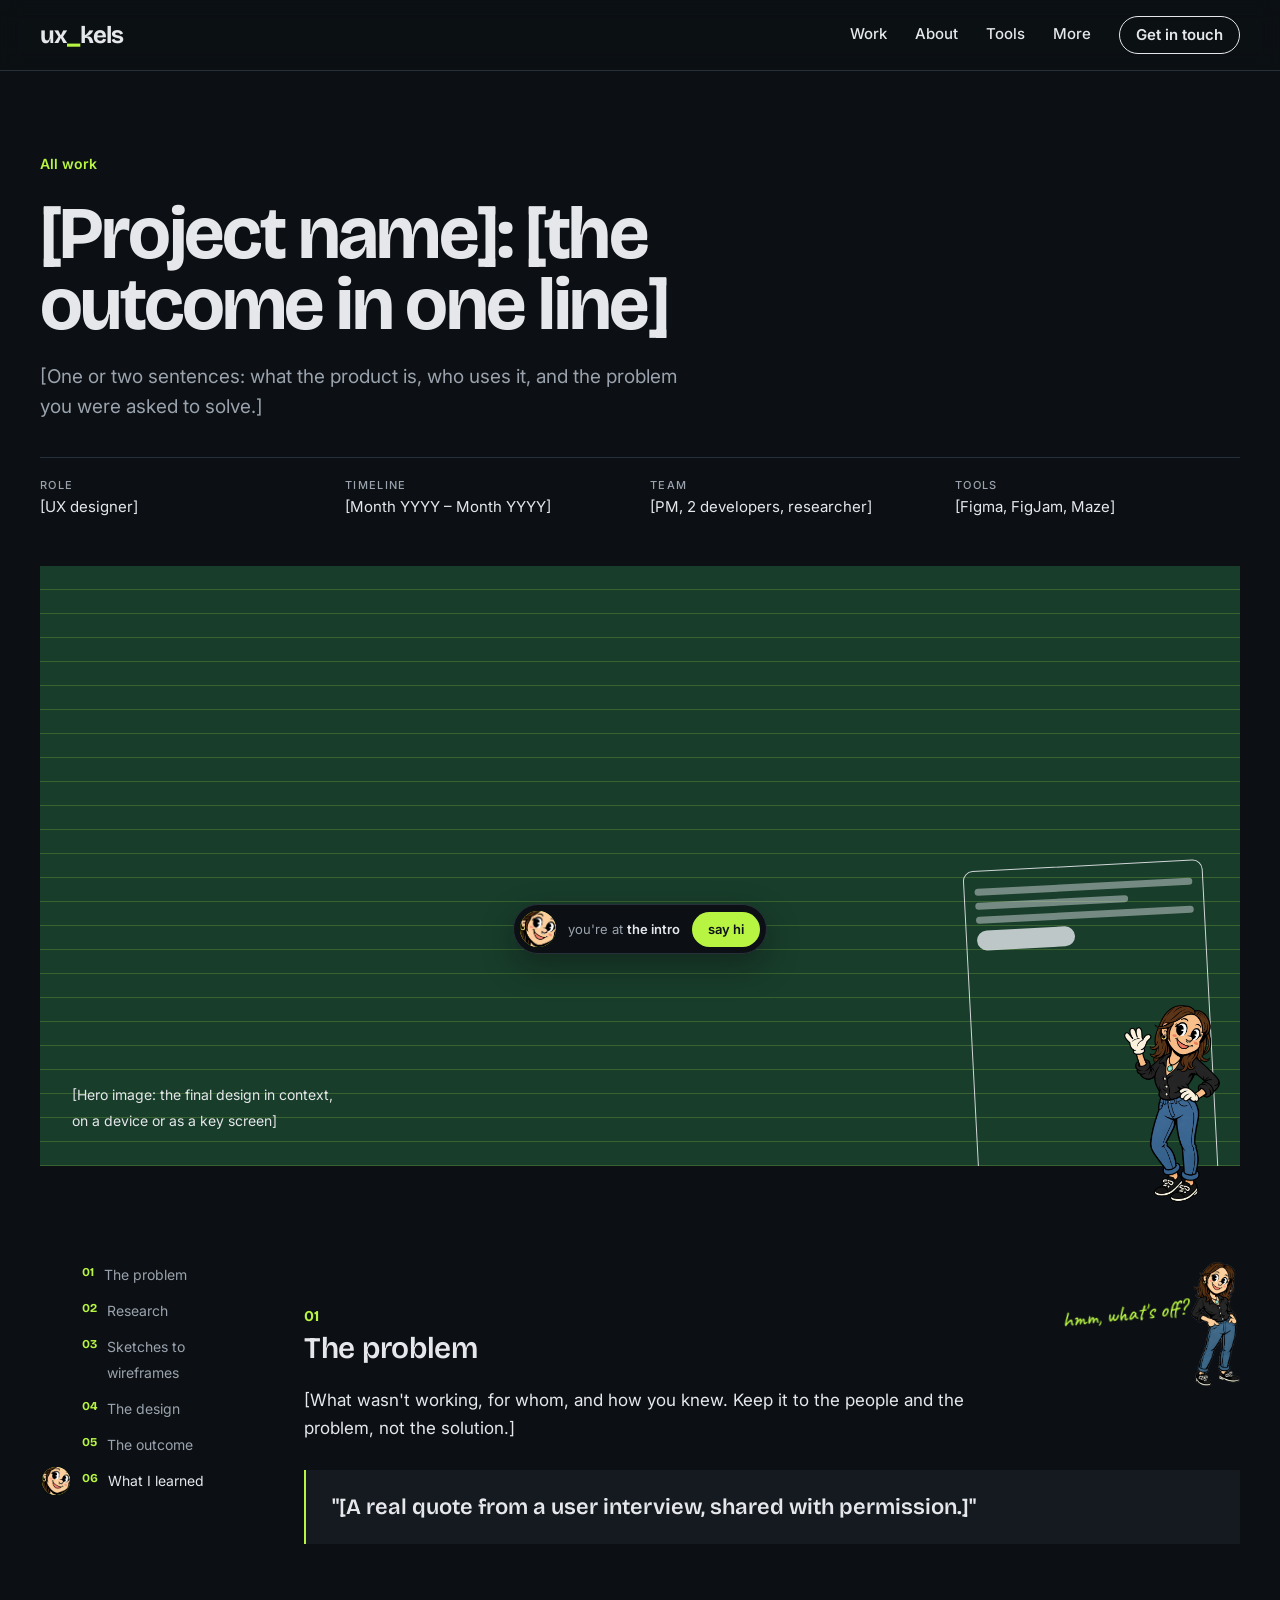
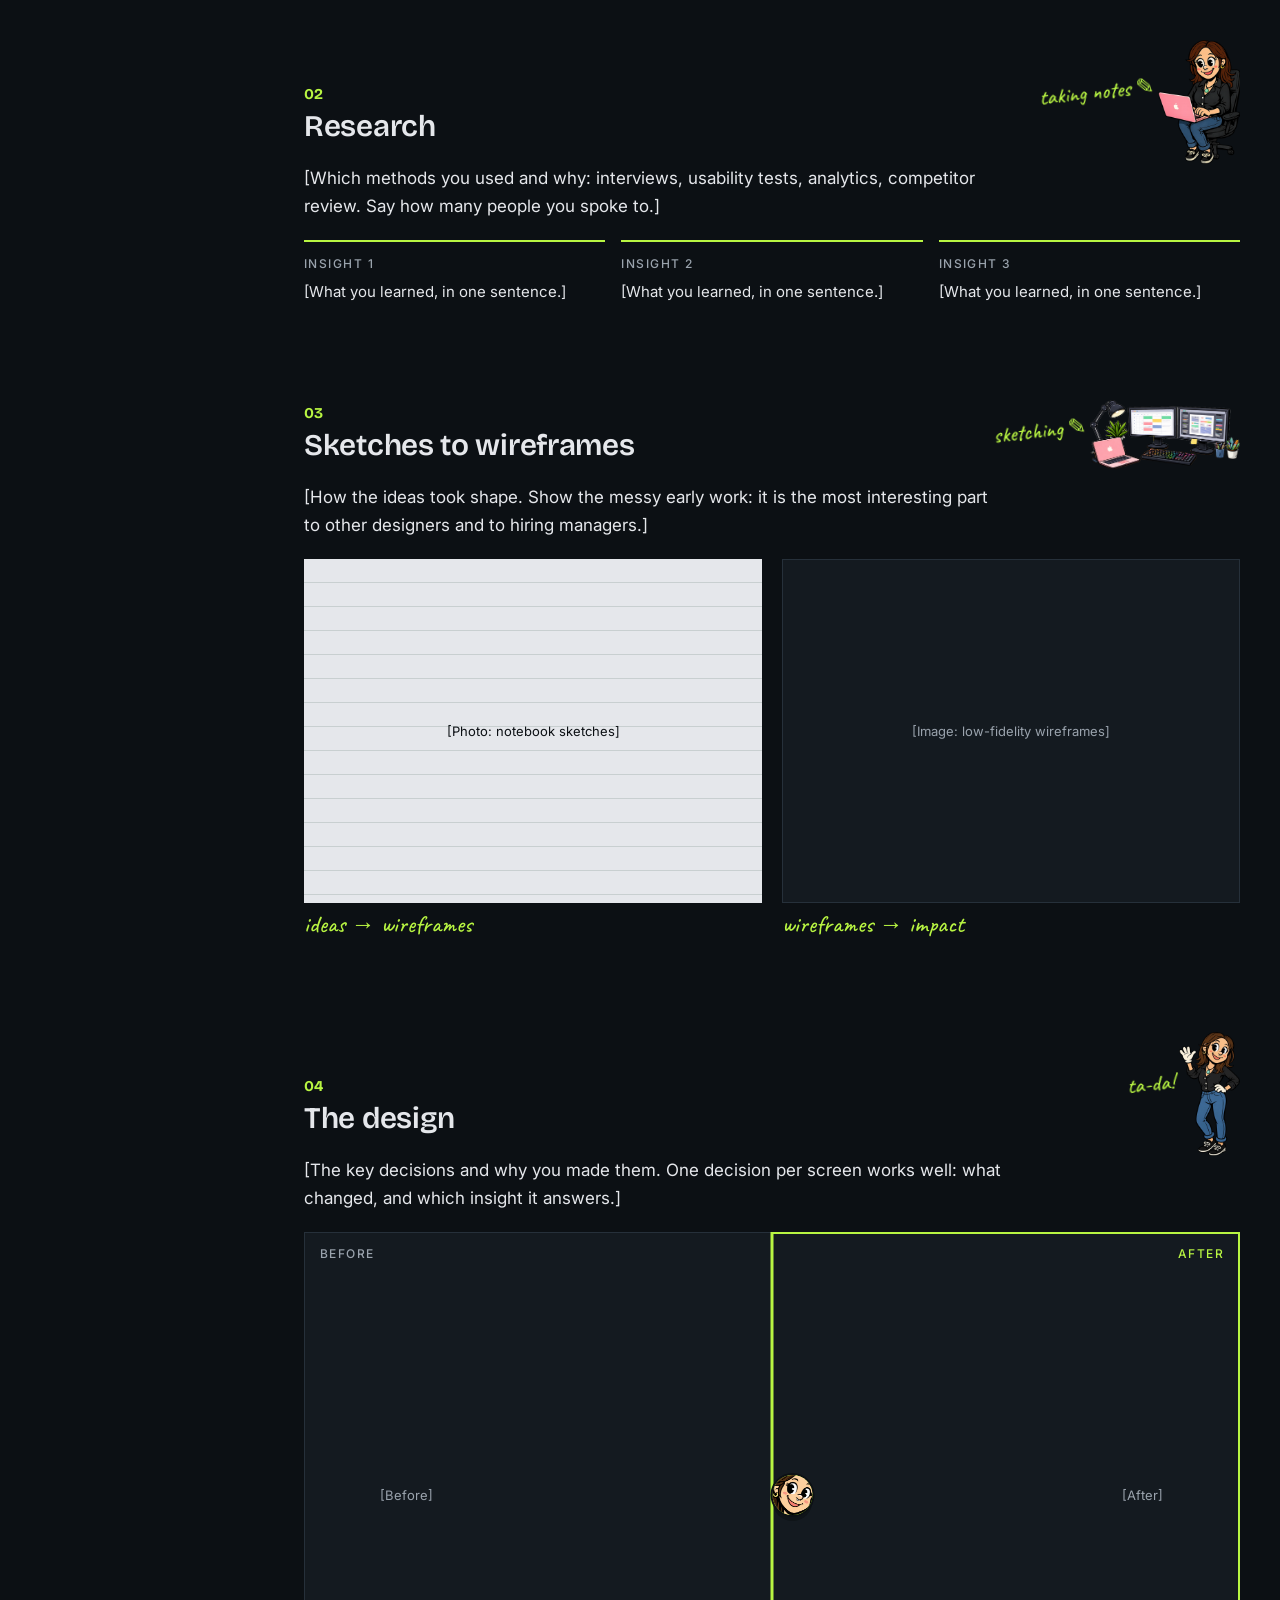
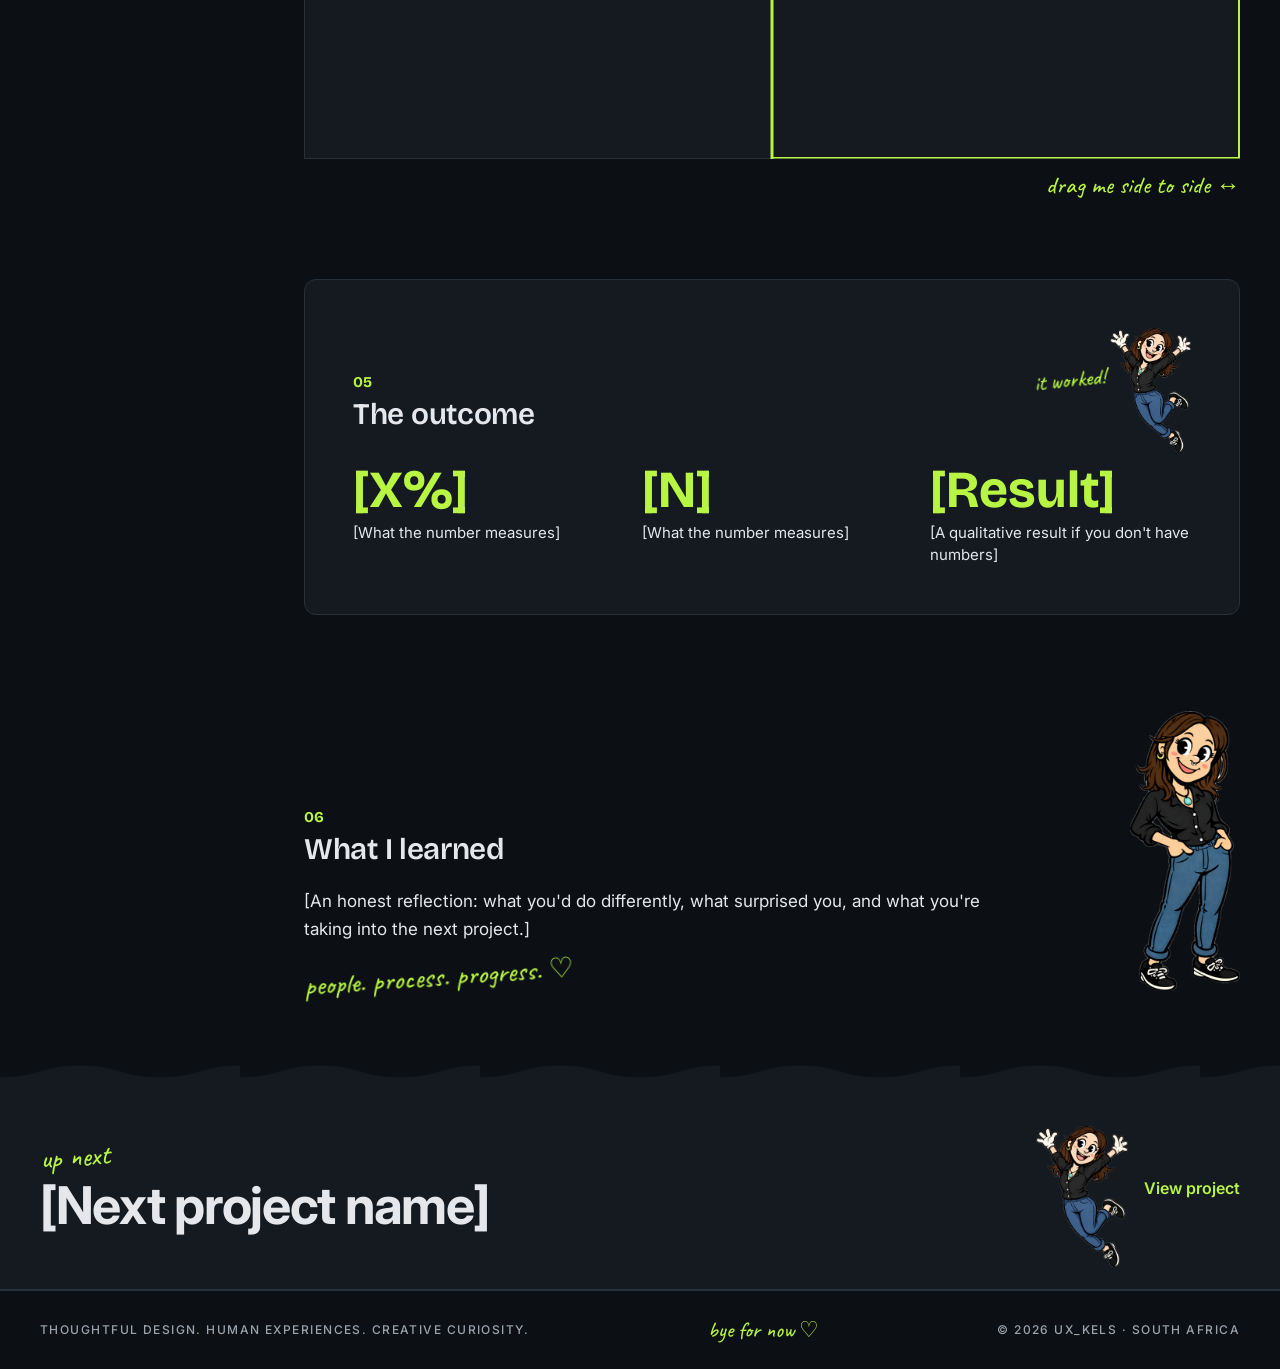
==== commit 5249388c: "Add files via upload" ====
--- a/ux_kels-site/case-study.html
+++ b/ux_kels-site/case-study.html
@@ -157,8 +157,8 @@
 <footer class="site-footer">
   <div class="wrap">
     <span>Thoughtful design. Human experiences. Creative curiosity.</span>
-    <span class="footer__bye"><img class="toon footer__toon" src="img/toon-stand.png" width="282" height="720" alt="Cartoon of me standing with my hands in my pockets."><span class="hand" aria-hidden="true">bye for now ♡</span></span>
-    <span>ux_kels · South Africa</span>
+    <span class="footer__bye"><span class="hand" aria-hidden="true">bye for now ♡</span></span>
+    <span>&copy; 2026 ux_kels · South Africa</span>
   </div>
 </footer>
 
--- a/ux_kels-site/styles.css
+++ b/ux_kels-site/styles.css
@@ -140,7 +140,7 @@
 .hero__note svg { width: 70px; height: 46px; margin: 2px 0 0 60px; stroke: currentColor; fill: none; stroke-width: 2; stroke-linecap: round; stroke-linejoin: round; }
 .hero__photo .hero__toon { position: relative; width: min(300px, 80%); height: auto; z-index: 2; transform-origin: 50% 100%; pointer-events: none; }
 .hero__caption { position: absolute; right: -22px; bottom: -54px; font-size: 13px; line-height: 18px; color: var(--ink-muted); }
-@media (max-width: 820px) {
+@media (max-width: 720px) {
   .hero { grid-template-columns: 1fr; }
   .hero__photo { width: min(340px, calc(100% - 28px)); justify-self: start; margin-top: 30px; }
   .hero__note { left: auto; right: -8px; }
@@ -250,7 +250,7 @@
 
 /* ---------- about ---------- */
 .about { display: grid; grid-template-columns: minmax(0, 5fr) minmax(0, 7fr); gap: clamp(40px, 6vw, 80px); align-items: start; }
-@media (max-width: 860px) { .about { grid-template-columns: 1fr; } }
+@media (max-width: 720px) { .about { grid-template-columns: 1fr; } }
 .about__copy { display: grid; gap: 20px; font-size: 17px; line-height: 28px; min-width: 0; }
 .about__copy p { max-width: 62ch; }
 .facts { margin: 12px 0 0; display: grid; grid-template-columns: repeat(auto-fit, minmax(160px, 1fr)); gap: 20px; border-top: 1px solid var(--line); padding-top: 20px; }
@@ -266,10 +266,12 @@
 /* ---------- off-screen grid (post tiles) ---------- */
 /* ---------- tools ---------- */
 /* stickers on the desk: each one sits a little crooked and straightens up when you point at it */
-.section-head .tools__peek .toon--portrait { height: 190px; margin-bottom: -14px; rotate: 3deg; }
-@media (max-width: 560px) { .section-head .tools__peek .toon--portrait { height: 150px; } }
+.tools__group .tools__peek { justify-content: flex-start; margin-top: var(--space-5); }
+.tools__group .tools__peek .hand { flex: 1 1 0; min-width: 0; max-width: 150px; text-align: right; line-height: 1.15; }
+.tools__group .tools__peek .toon--portrait { height: 190px; margin-bottom: 0; rotate: 3deg; }
+@media (max-width: 560px) { .tools__group .tools__peek .toon--portrait { height: 150px; } .tools__group .tools__peek .hand { max-width: 112px; } }
 .tools { display: grid; grid-template-columns: repeat(4, minmax(0, 1fr)); gap: var(--space-6) var(--space-5); }
-@media (max-width: 960px) { .tools { grid-template-columns: repeat(2, minmax(0, 1fr)); } }
+@media (max-width: 1100px) { .tools { grid-template-columns: repeat(2, minmax(0, 1fr)); } }
 @media (max-width: 520px) { .tools { grid-template-columns: 1fr; gap: var(--space-5); } }
 .tools__group { display: grid; align-content: start; gap: var(--space-4); }
 .tools__group .label { padding-bottom: var(--space-3); border-bottom: 1px solid var(--line); }
@@ -324,7 +326,7 @@
 
 /* ---------- contact ---------- */
 .contact { display: grid; grid-template-columns: minmax(0, 7fr) minmax(0, 4fr); gap: clamp(40px, 6vw, 80px); align-items: end; }
-@media (max-width: 860px) { .contact { grid-template-columns: 1fr; } }
+@media (max-width: 720px) { .contact { grid-template-columns: 1fr; } }
 .contact__text { display: grid; gap: 22px; min-width: 0; }
 .contact .display { font-size: clamp(40px, 6vw, 76px); max-width: 13ch; }
 .contact__links { display: flex; flex-wrap: wrap; align-items: center; gap: 12px 18px; margin-top: 6px; padding-top: 22px; border-top: 1px dashed var(--line); }
@@ -382,12 +384,12 @@
 .toon--desk { width: min(420px, 100%); justify-self: end; }
 .do-head { display: grid; grid-template-columns: minmax(0, 1fr) minmax(0, 420px); gap: var(--space-4) var(--space-6); align-items: end; margin-bottom: var(--space-6); }
 .do-head__text { display: grid; gap: var(--space-3); align-self: start; }
-@media (max-width: 820px) { .do-head { grid-template-columns: 1fr; } .toon--desk { justify-self: start; width: min(360px, 100%); } }
+@media (max-width: 720px) { .do-head { grid-template-columns: 1fr; } .toon--desk { justify-self: start; width: min(360px, 100%); } }
 .off-side { position: relative; display: flex; align-items: flex-end; gap: var(--space-4); max-width: 46ch; font-size: 15px; line-height: 24px; color: var(--ink-muted); }
 .toon--plant { width: 92px; flex: none; margin-bottom: -8px; }
 .toon--laptop { width: 140px; margin-bottom: -12px; }
 .toon--wave { width: min(260px, 60%); justify-self: center; align-self: end; margin-bottom: calc(-1 * clamp(64px, 9vw, 104px)); }
-@media (max-width: 860px) { .toon--wave { justify-self: start; width: 180px; } }
+@media (max-width: 720px) { .toon--wave { justify-self: start; width: 180px; } }
 .toon--wave:hover, .toon--wave { transform-origin: 50% 100%; }
 @media (prefers-reduced-motion: no-preference) {
   .hero__photo .hero__toon { animation: toon-pop .9s cubic-bezier(.3,1.5,.5,1) .5s both, toon-idle 2.8s ease-in-out 1.6s infinite; }
@@ -479,7 +481,7 @@
 .vibe__stage { position: relative; height: clamp(320px, 36vw, 440px); display: flex; flex-direction: column; justify-content: flex-end; align-items: center; gap: 10px; align-self: end; margin-bottom: calc(-1 * clamp(64px, 9vw, 104px)); }
 .vibe__toon { flex: 0 1 auto; min-height: 0; max-height: 78%; width: auto; max-width: 100%; object-fit: contain; object-position: 50% 100%; transform-origin: 50% 100%; }
 .vibe__bubble { position: relative; z-index: 1; align-self: center; translate: -30% 0; font: 600 24px/1.05 var(--font-hand); padding: 10px 16px 12px; max-width: 15ch; background: var(--off-white); color: var(--charcoal); border: 2px solid var(--charcoal); border-radius: 18px 18px 18px 4px; rotate: -4deg; }
-@media (max-width: 860px) { .vibe__stage { align-items: flex-start; height: 320px; } .vibe__bubble { align-self: flex-start; translate: 40px 0; } }
+@media (max-width: 720px) { .vibe__stage { align-items: flex-start; height: 320px; } .vibe__bubble { align-self: flex-start; translate: 40px 0; } }
 
 /* floating pill nav, appears once you've left the hero */
 .pill { position: fixed; z-index: 20; left: 50%; bottom: max(16px, env(safe-area-inset-bottom, 0px)); translate: -50% 140%; display: flex; align-items: center; gap: 12px; padding: 6px 6px 6px 6px; border-radius: var(--radius-pill); background: var(--charcoal); color: var(--off-white); border: 1px solid #26303a; box-shadow: 0 12px 32px rgba(8,10,11,.35); transition: translate .5s cubic-bezier(.3,1.4,.5,1); max-width: calc(100vw - 32px); }
@@ -611,7 +613,7 @@
   @keyframes melon-bob { 0%, 100% { translate: 0 0; rotate: 0deg; } 15%, 45%, 75% { translate: 0 -6px; rotate: -3deg; } 30%, 60%, 90% { translate: 0 0; rotate: 0deg; } }
 }
 .about__badge { perspective: 1400px; }
-@media (max-width: 860px) { .about__badge { justify-self: center; max-width: 300px; } }
+@media (max-width: 720px) { .about__badge { justify-self: center; max-width: 300px; } }
 
 
 /* off-screen tiles and case study figures lean toward the pointer too */
@@ -638,14 +640,14 @@
 
 @media (prefers-reduced-motion: no-preference) {
   .cs-cover__toon { animation: toon-idle 2.8s ease-in-out infinite; }
-  .footer__bye:hover .footer__toon:not(.is-poked), .chapter__toonhead:hover .peek .toon:not(.is-poked), .section-head:hover .peek .toon:not(.is-poked) { animation: toon-hop .7s ease-out; }
+  .footer__bye:hover .footer__toon:not(.is-poked), .chapter__toonhead:hover .peek .toon:not(.is-poked), .section-head:hover .peek .toon:not(.is-poked), .tools__peek:hover .toon:not(.is-poked) { animation: toon-hop .7s ease-out; }
   .about__toon { animation: wave-bob 3.2s ease-in-out infinite; }
   .process__face { animation: vibe-idle 2.4s ease-in-out infinite; }
 }
 
 /* ---------- what I do: the screen is only the top layer ---------- */
 .layers { display: grid; grid-template-columns: minmax(0, 1fr) minmax(0, 1fr); gap: clamp(32px, 5vw, 72px); align-items: center; }
-@media (max-width: 899.98px) { .layers { grid-template-columns: 1fr; } }
+@media (max-width: 720px) { .layers { grid-template-columns: 1fr; } }
 .layers__stage { display: grid; justify-items: center; gap: var(--space-5); min-width: 0; }
 .stack { --gap: 0px; position: relative; width: min(250px, 58vw); aspect-ratio: 3 / 4; margin: calc(var(--gap-max, 64px) * 2.5 - 10px) 0 -30px; transform-style: preserve-3d; transform: rotateX(56deg) rotateZ(-36deg); }
 .layer { position: absolute; inset: 0; border-radius: 16px; border: 3px solid var(--charcoal); box-shadow: 7px 7px 0 0 var(--charcoal); transform-style: preserve-3d; transform-origin: 50% 0; transform: translateZ(calc(var(--k) * var(--gap))); transition: transform .7s cubic-bezier(.3,1.25,.5,1), opacity .5s; cursor: pointer; }
